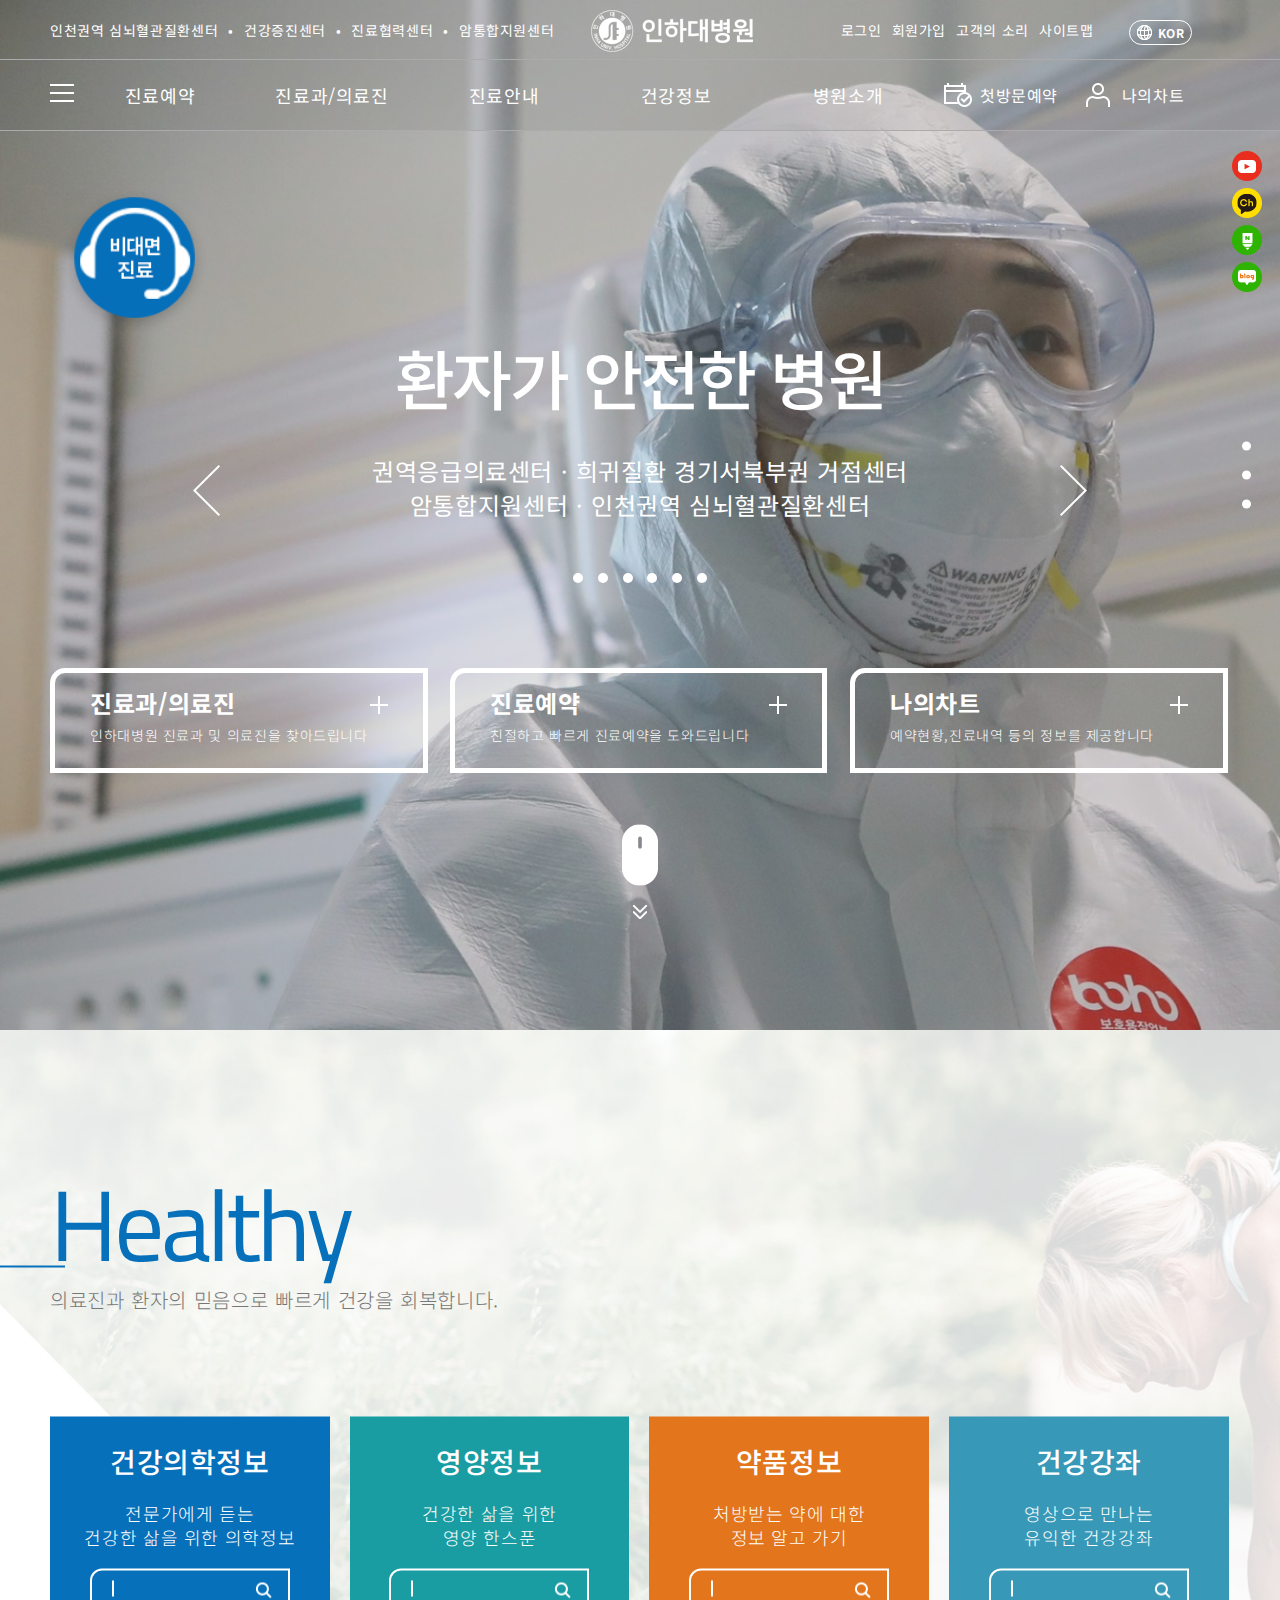
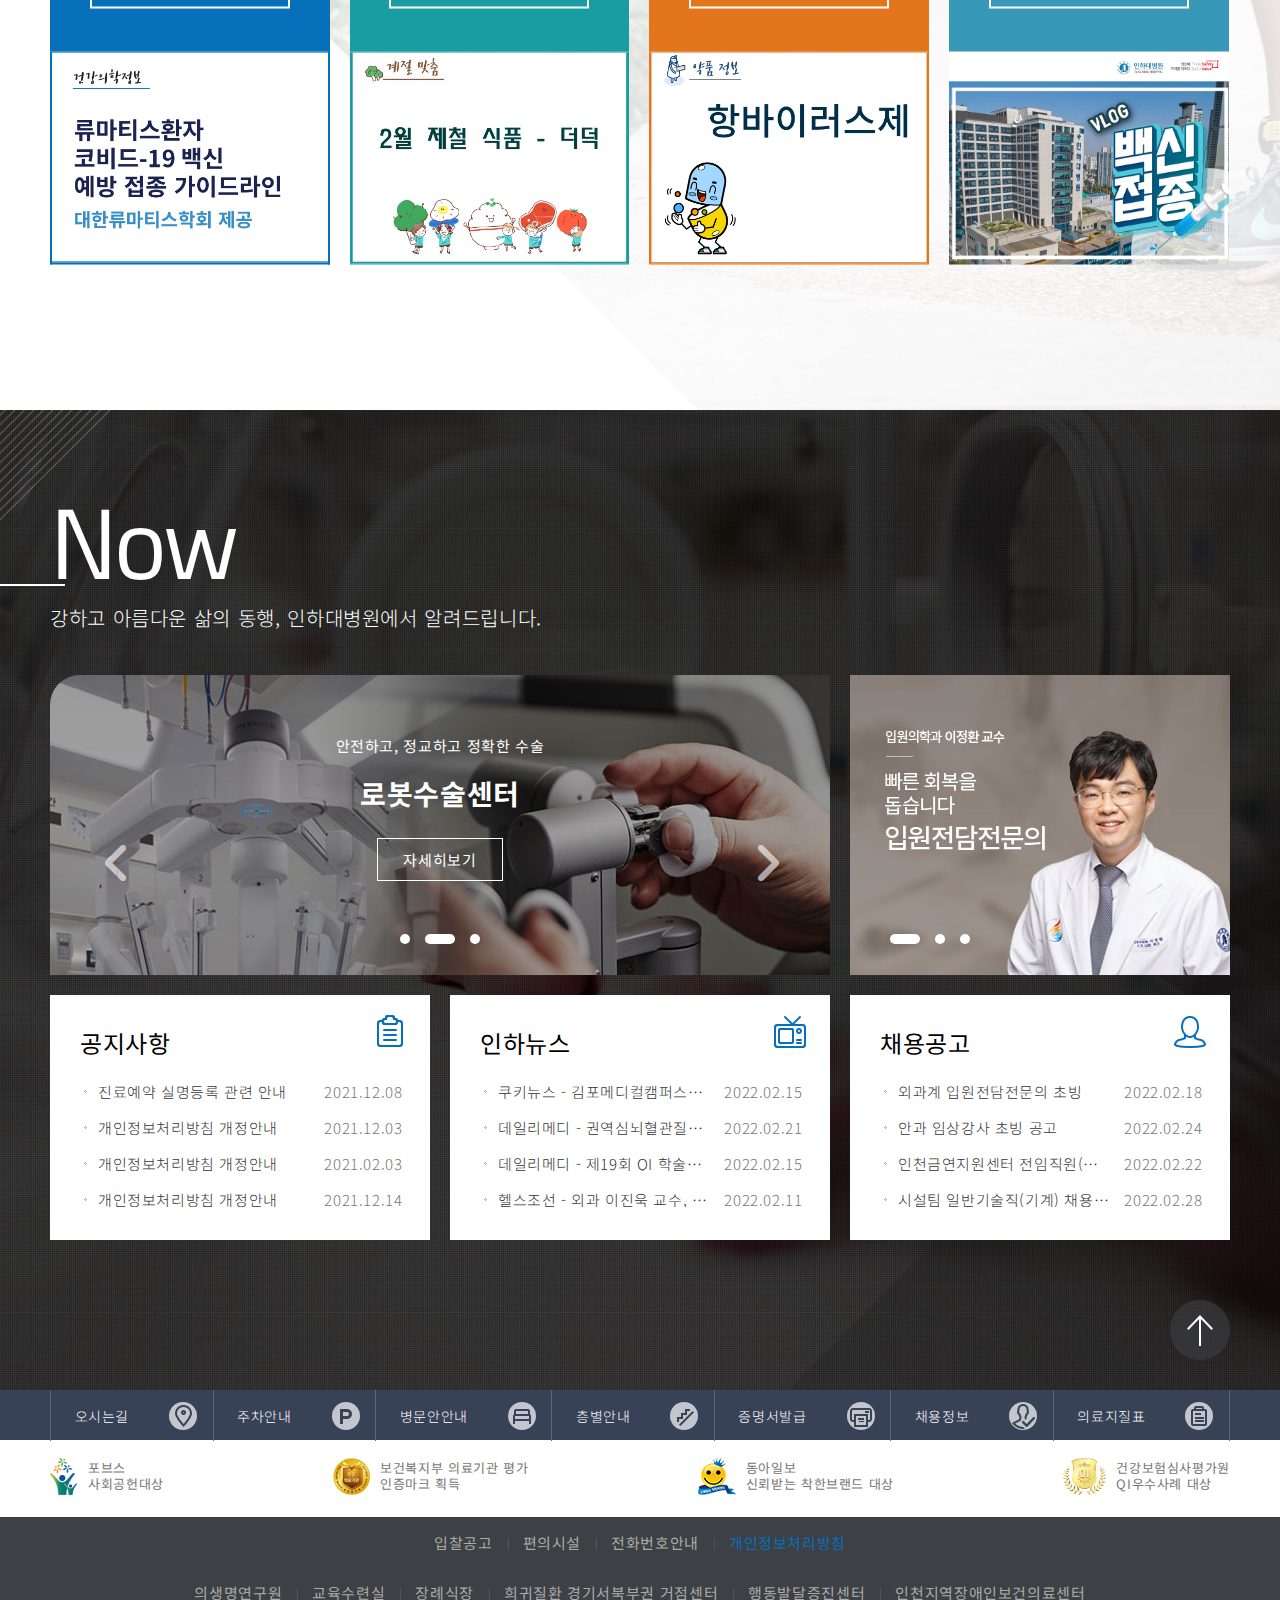
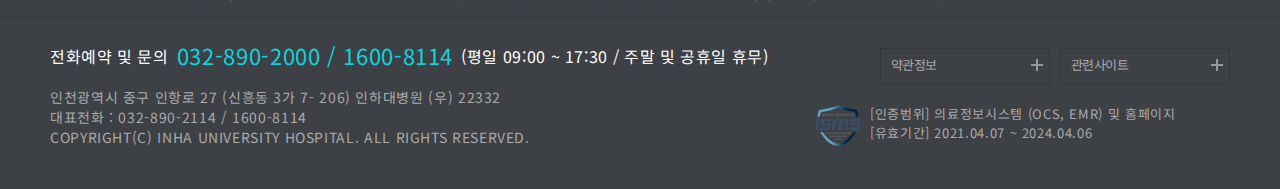
==== index.html @ e8625c51 "1st commit" ====
<!DOCTYPE html>
<html lang="ko">

<head>
	<meta charset="UTF-8">
	<meta http-equiv="X-UA-Compatible" content="IE=edge">
	<meta name="viewport" content="width=device-width, initial-scale=1.0">
	<link rel="shortcut icon" href="favicon/favicon.ico" type="image/x-icon">
	<link rel="apple-touch-icon" sizes="57x57" href="favicon/apple-icon-57x57.png">
	<link rel="apple-touch-icon" sizes="60x60" href="favicon/apple-icon-60x60.png">
	<link rel="apple-touch-icon" sizes="72x72" href="favicon/apple-icon-72x72.png">
	<link rel="apple-touch-icon" sizes="76x76" href="favicon/apple-icon-76x76.png">
	<link rel="apple-touch-icon" sizes="114x114" href="favicon/apple-icon-114x114.png">
	<link rel="apple-touch-icon" sizes="120x120" href="favicon/apple-icon-120x120.png">
	<link rel="apple-touch-icon" sizes="144x144" href="favicon/apple-icon-144x144.png">
	<link rel="apple-touch-icon" sizes="152x152" href="favicon/apple-icon-152x152.png">
	<link rel="apple-touch-icon" sizes="180x180" href="favicon/apple-icon-180x180.png">
	<link rel="icon" type="image/png" sizes="192x192" href="favicon/android-icon-192x192.png">
	<link rel="icon" type="image/png" sizes="32x32" href="favicon/favicon-32x32.png">
	<link rel="icon" type="image/png" sizes="96x96" href="favicon/favicon-96x96.png">
	<link rel="icon" type="image/png" sizes="16x16" href="favicon/favicon-16x16.png">
	<link rel="manifest" href="favicon/manifest.json">
	<meta name="msapplication-TileColor" content="#ffffff">
	<meta name="msapplication-TileImage" content="/ms-icon-144x144.png">
	<meta name="theme-color" content="#ffffff">
	<title>인하대병원</title>
	<link rel="stylesheet" href="https://cdnjs.cloudflare.com/ajax/libs/font-awesome/6.0.0/css/all.min.css"
		integrity="sha512-9usAa10IRO0HhonpyAIVpjrylPvoDwiPUiKdWk5t3PyolY1cOd4DSE0Ga+ri4AuTroPR5aQvXU9xC6qOPnzFeg=="
		crossorigin="anonymous" referrerpolicy="no-referrer" />
	<link rel="stylesheet" href="css/reset.css">
	<link rel="stylesheet" href="css/style.css">
	<link rel="stylesheet" href="css/main.css">
</head>

<body>
	<div id="skip">
		<a href="#gnb" rel="bookmark">전체메뉴 바로가기</a>
		<a href="#key_visual" rel="bookmark">인하대병원소개 바로가기</a>
		<a href="#search_dept" rel="bookmark">진료과/의료진 찾기 바로가기</a>
		<a href="#reserve" rel="bookmark">진료예약 바로가기</a>
		<a href="#chart" rel="bookmark">나의차트 바로가기</a>
		<a href="#healthy" rel="bookmark">컨텐츠 <span lang="en">healthy</span> 바로가기</a>
		<a href="#now" rel="bookmark">컨텐츠 <span lang="en">now</span> 바로가기 </a>
		<a href="#footer" rel="bookmark">인하대병원 연락정보 바로가기</a>
	</div>
	<!-- //#skip -->
	<!-- header -->
	<header>
		<!-- gnb -->
		<div id="gnb">
			<div id="gnb_top">
				<div class="m_width cf">
					<ul class="top_left fl">
						<li class="fl"><a href="./sub_pages/notice.html">인천권역 심뇌혈관질환센터</a></li>
						<li class="fl"><a href="./sub_pages/notice.html">건강증진센터</a></li>
						<li class="fl"><a href="./sub_pages/notice.html">진료협력센터</a></li>
						<li class="fl"><a href="./sub_pages/notice.html">암통합지원센터</a></li>
					</ul>
					<h1 class="logo fl"><a href="index.html"><img src="images/logo_main.png" alt="인하대병원 로고"
								width="182"></a></h1>
					<ul class="top_right fr">
						<li class="fl"><a href="./sub_pages/notice.html">로그인</a></li>
						<li class="fl"><a href="./sub_pages/notice.html">회원가입</a></li>
						<li class="fl"><a href="./sub_pages/notice.html">고객의 소리</a></li>
						<li class="fl"><a href="./sub_pages/notice.html">사이트맵</a></li>
						<li class="fr lang">
							<a href="#">KOR</a>
							<ul>
								<li><a href="#" target="blank" title="새창으로 열림">ENG</a></li>
								<li><a href="#" target="blank" title="새창으로 열림">中國語</a></li>
								<li><a href="#" target="blank" title="새창으로 열림">русский</a></li>
							</ul>
						</li>
					</ul>
				</div>
				<!-- //.m_width -->
			</div>
			<!-- //#gnb_top -->
			<div id="gnb_nav">
				<div class="width100">
					<div class="banner_btm">
						<div class="m_width cf">
							<div class="banner_info1 fl">
								최상의 진료, 연구, 교육을 통해
								<br>
								고객신뢰 . 첨단의술 . 내부화합을 실천합니다.
							</div>
							<div class="banner_info2 fl">
								<ul class="info2">
									<li class="trust fl">Trust</li>
									<li class="tech fl">Technology</li>
									<li class="team fl">Teamwork</li>

								</ul>
							</div>
							<div class="banner_info3 fl">
								<ul class="info3">
									<li><span>대표전화</span>032-890-2114</li>
									<li><span>진료예약</span>032-890-2000</li>
									<li><span>암환자빠른예약</span>032-890-3600</li>
								</ul>
							</div>
						</div>
					</div>
				</div>
				<!-- //.width100 -->
				<div class="m_width cf">
					<button class="fl open_menu"></button>
					<ul class="gnb fl">
						<li class="fl tit">
							<a href="./sub_pages/notice.html">진료예약</a>
							<div class="depth2_wrap">
								<ul class="depth2">
									<li><a href="./sub_pages/notice.html">회원예약</a></li>
									<li><a href="./sub_pages/notice.html">비회원예약</a></li>
									<li><a href="./sub_pages/notice.html">비회원예약조회</a></li>
								</ul>
							</div>
						</li>
						<li class="fl tit">
							<a href="./sub_pages/notice.html">진료과/의료진</a>
							<div class="depth2_wrap">
								<ul class="depth2">
									<li><a href="./sub_pages/notice.html">진료과 및 의료진</a>
										<ul class="depth3">
											<li><a href="./sub_pages/notice.html">진료과</a></li>
											<li><a href="./sub_pages/notice.html">의료진</a></li>
										</ul>
									</li>
									<li><a href="./sub_pages/notice.html">전문센터</a></li>
									<li><a href="./sub_pages/notice.html">전문클리닉</a></li>
									<li><a href="./sub_pages/notice.html">지원부서</a></li>
								</ul>
							</div>
						</li>
						<li class="fl tit">
							<a href="./sub_pages/notice.html">진료안내</a>
							<div class="depth2_wrap">
								<ul class="depth2">
									<li><a href="./sub_pages/notice.html">진료예약안내</a></li>
									<li><a href="./sub_pages/notice.html">외래진료안내</a></li>
									<li><a href="./sub_pages/notice.html">입원진료안내</a></li>
									<li><a href="./sub_pages/notice.html">응급진료안내</a></li>
									<li><a href="./sub_pages/notice.html">가정간호안내</a></li>
									<li><a href="./sub_pages/notice.html">증명서발급안내</a></li>
									<li><a href="./sub_pages/notice.html">비급여진료비용조회</a></li>
								</ul>
							</div>
						</li>
						<li class="fl tit">
							<a href="./sub_pages/notice.html">건강정보</a>
							<div class="depth2_wrap">
								<ul class="depth2">
									<li><a href="./sub_pages/notice.html">건강의학정보</a></li>
									<li><a href="./sub_pages/notice.html">영양정보</a></li>
									<li><a href="./sub_pages/notice.html">약품정보</a></li>
									<li><a href="./sub_pages/notice.html">건강강좌</a></li>
									<li><a href="./sub_pages/notice.html">자주하는 질문</a></li>
									<li><a href="./sub_pages/notice.html">인하웹진(ON)</a></li>
									<li><a href="./sub_pages/notice.html">의료질지표</a></li>
								</ul>
							</div>
						</li>
						<li class="fl tit">
							<a href="./sub_pages/notice.html">병원소개</a>
							<div class="depth2_wrap">
								<ul class="depth2 last">
									<li><a href="./sub_pages/notice.html">의료원장인사말</a></li>
									<li><a href="./sub_pages/notice.html">병원설립이념</a></li>
									<li><a href="./sub_pages/notice.html">미션&비전</a></li>
									<li><a href="./sub_pages/notice.html">연혁</a></li>
									<li><a href="./sub_pages/notice.html">윤리경영</a>
										<ul class="depth3">
											<li><a href="./sub_pages/notice.html">윤리경영 추진전략</a></li>
											<li><a href="./sub_pages/notice.html">윤리강령</a></li>
											<li><a href="./sub_pages/notice.html">윤리실천지침</a></li>
											<li><a href="./sub_pages/notice.html">우리의 다짐</a></li>
											<li><a href="./sub_pages/notice.html">윤리실천 GUIDE</a></li>
											<li><a href="./sub_pages/notice.html">신고제도</a></li>
											<li><a href="./sub_pages/notice.html">사이버 클린센터</a></li>
										</ul>
									</li>
									<li><a href="./sub_pages/notice.html">병원현황</a></li>
									<li><a href="./sub_pages/notice.html">병원발전기금</a></li>
									<li><a href="./sub_pages/notice.html">사회공헌</a></li>
									<li><a href="./sub_pages/notice.html">친절교직원</a></li>
									<li><a href="./sub_pages/notice.html">공지사항</a></li>
									<li><a href="./sub_pages/notice.html">인하뉴스</a></li>
									<li><a href="./sub_pages/notice.html">채용공고</a>
										<ul class="depth3">
											<li><a href="./sub_pages/notice.html">채용공고</a></li>
											<li><a href="./sub_pages/notice.html">채용공지</a></li>
											<li><a href="./sub_pages/notice.html">합격자 발표</a></li>
										</ul>
									</li>
								</ul>
							</div>
						</li>
					</ul>
					<div class="quickbtn fl">
						<div class="cf">
							<input class="fl" type="radio" id="reserve" name="tabs">
							<label class="reserve fl" for="reserve">첫방문예약</label>
							<input class="fl" type="radio" id="mychart" name="tabs">
							<label class="mychart fr" for="mychart">나의차트</label>
						</div>
						<div class="btnbanner">
							<div id="gnb_quickform">
								<p>첫방문 예약은 처음 방문하시는 고객의 펴의를
									<br>
									위한 진료 예약 서비스 입니다.
									<br>
									평일 8:30 ~ 16:00
									<br>
									(토, 일, 공휴일 제외)
								</p>
								<div class="input_num">
									<label>
										<input type="text" id="phone1" name="phone1" maxlength="3" title="" value="010"
											class="phone_no">
									</label>
									<span class="input_txt">-</span>
									<label>
										<input type="text" id="phone2" name="phone2" maxlength="4" title=""
											class="phone_no">
									</label>
									<span class="input_txt">-</span>
									<label>
										<input type="text" id="phone3" name="phone3" maxlength="4" title=""
											class="phone_no">
									</label>
								</div>
								<div class="form_info">
									<p>※ 간편예약 신청 시 개인정보 수집·이용 동의함
										<br />
										- 개인정보 수집 이용 목적 : 간편예약 서비스 제공
										<br />
										- 개인정보 수집 항목 : 성명(전화상담 시), 연락처
										<br>
										<span class="t_yellow">- 개인정보 보유 및 이용 기간 : 3개월</span>
										<br>
										- 개인정보 수집이용 거부가능 단, 서비스 제공 불가
									</p>
									<button type="button" onclick="">예약신청</button>
								</div>
							</div>
						</div>
					</div>
					<!-- 					<div class="banner_btm">
						<div class="m_width cf">
							<div class="banner_info1 fl">
								최상의 진료, 연구, 교육을 통해
								<br>
								고객신뢰 . 첨단의술 . 내부화합을 실천합니다.
							</div>
							<div class="banner_info2 fl">
								<ul class="info2">
									<li class="trust fl">Trust</li>
									<li class="tech fl">Technology</li>
									<li class="team fl">Teamwork</li>

								</ul>
							</div>
							<div class="banner_info3 fl">
								<ul class="info3">
									<li><span>대표전화</span>032-890-2114</li>
									<li><span>진료예약</span>032-890-2000</li>
									<li><span>암환자빠른예약</span>032-890-3600</li>
								</ul>
							</div>
						</div>
					</div>
 -->
				</div>
				<!-- //.m_width  -->
			</div>
			<!-- //#gnb_nav -->
		</div>
		<!-- //#gnb -->
		<!-- online consult wrap -->
		<div class="online_consult_wrap">
			<a href="./sub_pages/notice.html" target="blank"><img src="images/img_sns.png" alt="비대면 진료 바로가기 메뉴"></a>
			<div class="tooltip">
				<ul>
					<li class="tip1"><a href="./sub_pages/notice.html">재외국민 의료상담</a></li>
					<li class="tip2"><a href="./sub_pages/notice.html">내국민 비대면 진료</a></li>
				</ul>
			</div>
		</div>
		<!-- //.online consult wrap -->
		<!-- sns wrap -->
		<div class="sns_wrap">
			<div class="sns_icon"></div>
			<div class="sns_link">
				<p class="sns_txt">다양한 온라인 채널을 만나보세요</p>
				<ul>
					<li class="sns1"><a href="./sub_pages/notice.html" title="인하대학병원 유튜브채널 바로가기" target="blank"></a>
					</li>
					<li class="sns2"><a href="./sub_pages/notice.html" title="인하대학병원 카카오채널 바로가기" target="blank"></a>
					</li>
					<li class="sns3"><a href="./sub_pages/notice.html" title="인하대학병원 네이버포트 바로가기" target="blank"></a>
					</li>
					<li class="sns4"><a href="./sub_pages/notice.html" title="인하대학병원 블로그채널 바로가기" target="blank"></a>
					</li>
				</ul>
			</div>
		</div>
		<!-- //.sns_wrap -->
		<!-- nav_btn -->
		<div class="nav_btn">
			<a href="#key_visual">
				<span>MAIN</span>
			</a>
			<a href="#healthy">
				<span>HEALTHY</span>
			</a>
			<a href="#now">
				<span>NOW</span>
			</a>
		</div>
		<!-- //.nav_btn -->
		<!-- key_visual -->
		<div id="key_visual" class="kv">
			<!-- kv_bg -->
			<div class="kv_bg">
				<div class="slider">
					<input id=slide1 name="pager" type="radio" checked>
					<input id=slide2 name="pager" type="radio">
					<input id=slide3 name="pager" type="radio">
					<input id=slide4 name="pager" type="radio">
					<input id=slide5 name="pager" type="radio">
					<input id=slide6 name="pager" type="radio">

					<ul class="slider_list">
						<li class="slide1" id="bg1">
							<h2>환자가 안전한 병원</h2>
							<p>권역응급의료센터ㆍ희귀질환 경기서북부권 거점센터<br>
								암통합지원센터ㆍ인천권역 심뇌혈관질환센터
							</p>
						</li>
						<li class="slide2" id="bg2">
							<h2>안전을 위한 첨단의료</h2>
							<p>인하대병원은<br>
								첨단장비를 통해 정확한 진단을 합니다.
							</p>
						</li>
						<li class="slide3" id="bg3">
							<h2>미래를 위한 혁신의료</h2>
							<p>인하대병원<br>
								의생명연구원은 혁신의료를 선도합니다.
							</p>
						</li>
						<li class="slide4">
							<h2>환자를 위한 전문의료</h2>
							<p>인하대병원은<br>
								전문적인 의료진으로 구성되었습니다.
							</p>
						</li>
						<li class="slide5">
							<h2>로봇수술센터</h2>
							<p>인하대병원은<br>
								안전하고, 정교하며, 정확한 수술을 합니다.
							</p>
						</li>
						<li class="slide6">
							<h2>인천권역 심뇌혈관질환센터</h2>
							<p>24시간 365일<br>
								당신의 심장과 뇌를 지킵니다.
							</p>
						</li>
					</ul>
				</div>
				<div class="slider_control">
					<div class="m_width">
						<a class="prev" href="#">이전</a>
						<a class="next" href="#">다음</a>
					</div>
				</div>
				<div class="pager">
					<label for="slide1" class="dot1"></label>
					<label for="slide2" class="dot2"></label>
					<label for="slide3" class="dot3"></label>
					<label for="slide4" class="dot4"></label>
					<label for="slide5" class="dot5"></label>
					<label for="slide6" class="dot6"></label>
				</div>
			</div>
			<!-- //.kv_bg -->
			<!-- kv_service -->
			<div class="kv_service">
				<div class="m_width">
					<div class="main_service">
						<div class="m_width cf">
							<div class="dept">
								<h3 class="tit">진료과/의료진</h3>
								<p class="txt">인하대병원 진료과 및 의료진을 찾아드립니다</p>
								<label for="keyword" id="search_dept">
									<input type="text" id="keyword" placeholder="진료과 또는 의료진명 검색" name="keyword">
								</label>
								<button type="submit"></button>
							</div>
							<div id="reserve" class="res" tabindex="1">
								<h3 class="tit">진료예약</h3>
								<p class="txt">친절하고 빠르게 진료예약을 도와드립니다</p>
								<button type="button" onclick="">회원 예약</button>
								<button type="button" onclick="">비회원 예약</button>
							</div>
							<div id="chart" class="mychart">
								<h3 class="tit">나의차트</h3>
								<p class="txt">예약현황,진료내역 등의 정보를 제공합니다</p>
								<ul>
									<li><a href="./sub_pages/notice.html">예약정보 확인</a></li>
									<li><a href="./sub_pages/notice.html">진료내역 확인</a></li>
									<li><a href="./sub_pages/notice.html">즐겨찾기</a></li>
								</ul>
							</div>
						</div>
						<!-- //.m_width -->
					</div>
					<!-- //.main_service -->
				</div>
				<!-- //.m_width -->
			</div>
			<!-- //.kv_service -->
			<!-- mouse_scroll & mouse_arrow -->
			<div class="mouse_scroll"></div>
			<div class="mouse_arrow"></div>
			<!-- //.mouse_scroll -->
		</div>
		<!-- //#key_visual.kv -->
	</header>
	<!-- //header -->
	<!-- main  -->
	<section id="main" class="main_wrap">
		<div id="healthy">
			<div class="section_wrap">
				<div class="tit_wrap m_width">
					<h2 class="sec_tit">Healthy</h2>
					<p class="sec_txt">의료진과 환자의 믿음으로 빠르게 건강을 회복합니다.</p>
				</div>
				<div class="healthy_info cf">
					<div class="info_box fl">
						<div class="box_top">
							<a href="./sub_pages/notice.html"></a> <!-- https://www.inha.com/page/health-->
							<h3 class="tit">건강의학정보</h3>
							<p class="des">전문가에게 듣는
								<br>
								건강한 삶을 위한 의학정보
							</p>
							<div class="search_box">
								<label for="m_info">
									<input type="text" id="m_info">
								</label>
								<button type="submit"></button>
							</div>
						</div>
						<div class="box_bottom img1">
							<a href="./sub_pages/notice.html"></a>
						</div>
					</div>
					<div class="info_box fl">
						<div class="box_top">
							<a href="./sub_pages/notice.html"></a> <!-- https://www.inha.com/page/health/nutrition-->
							<h3 class="tit">영양정보</h3>
							<p class="des">건강한 삶을 위한
								<br>
								영양 한스푼
							</p>
							<div class="search_box">
								<label for="nutri">
									<input type="text" id="nutri">
								</label>
								<button type="submit"></button>
							</div>
						</div>
						<div class="box_bottom img2">
							<a href="./sub_pages/notice.html"></a>
						</div>
					</div>
					<div class="info_box fl">
						<div class="box_top">
							<a href="./sub_pages/notice.html"></a> <!-- https://www.inha.com/page/health/drug -->
							<h3 class="tit">약품정보</h3>
							<p class="des">처방받는 약에 대한
								<br>
								정보 알고 가기
							</p>
							<div class="search_box">
								<label for="med">
									<input type="text" id="med">
								</label>
								<button type="submit"></button>
							</div>
						</div>
						<div class="box_bottom img3">
							<a href="./sub_pages/notice.html"></a>
						</div>
					</div>
					<div class="info_box fl">
						<div class="box_top">
							<a href="./sub_pages/notice.html"></a> <!-- https://www.inha.com/page/health/checkup -->
							<h3 class="tit">건강강좌</h3>
							<p class="des">영상으로 만나는
								<br>
								유익한 건강강좌
							</p>
							<div class="search_box">
								<label for="lecture">
									<input type="text" id="lecture">
								</label>
								<button type="submit"></button>
							</div>
						</div>
						<div class="box_bottom img4">
							<a href="./sub_pages/notice.html"></a>
						</div>
					</div>
				</div>
			</div>
		</div>
		<!-- //.section.healthy -->
		<div id="now" class="section now">
			<div class="section_wrap">
				<div class="tit_wrap m_width">
					<h2 class="sec_tit">Now</h2>
					<p class="sec_txt">강하고 아름다운 삶의 동행, 인하대병원에서 알려드립니다.</p>
				</div>
				<div class="showcase">
					<div class="slider1 fl">
						<u class="slider_list1">
							<li class="new1">
								<p>환자 중심의 전인적인 의료서비스</p>
								<h3 class="newtit">암통합지원센터</h3>
								<a class="more" href="./sub_pages/notice.html">자세히보기</a>
							</li>
							<li class="new2">
								<p>안전하고, 정교하고 정확한 수술</p>
								<h3 class="newtit">로봇수술센터</h3>
								<a class="more" href="./sub_pages/notice.html">자세히보기</a>
							</li>
							<li class="new3">
								<p>정밀 유전자 검사를 통한 진단과 치료</p>
								<h3 class="newtit">희귀질환 경기서북부권 거점센터</h3>
								<a class="more" href="./sub_pages/notice.html">자세히보기</a>
							</li>
						</u>
						<div class="control">
							<a href="./sub_pages/notice.html" class="prev"><i class="fa-solid fa-angle-left"></i></a>
							<a href="./sub_pages/notice.html" class="next"><i class="fa-solid fa-angle-right"></i></a>
						</div>
						<div class="pager">
							<div class="dot"></div>
							<div class="dot active"></div>
							<div class="dot"></div>
						</div>
					</div>
					<div class="slider2 fl">
						<ul class="slider_list2">
							<li class="now1"></li>
							<li class="now2"></li>
							<li class="now3"></li>
						</ul>
						<div class="pager">
							<div class="dot active"></div>
							<div class="dot"></div>
							<div class="dot"></div>
						</div>
					</div>
				</div>
				<!-- //.showcase -->
				<div class="info_board cf">
					<div class="board notice fl">
						<h3 class="tit">공지사항</h3>
						<a href="./sub_pages/notice.html" class="icon"></a>
						<ul>
							<li><a href="./sub_pages/notice.html" class="article">진료예약 실명등록 관련 안내</a><span
									class="date fr">2021.12.08</span>
							</li>
							<li><a href="./sub_pages/notice.html" class="article">개인정보처리방침 개정안내</a><span
									class="date fr">2021.12.03</span>
							</li>
							<li><a href="./sub_pages/notice.html" class="article">개인정보처리방침 개정안내</a><span
									class="date fr">2021.02.03</span>
							</li>
							<li><a href="./sub_pages/notice.html" class="article">개인정보처리방침 개정안내</a><span
									class="date fr">2021.12.14</span>
							</li>
						</ul>
					</div>
					<div class="board news fl">
						<h3 class="tit">인하뉴스</h3>
						<a href="./sub_pages/notice.html" class="icon"></a>
						<ul>
							<li><a href="./sub_pages/notice.html" class="article">
									쿠키뉴스 - 김포메디컬캠퍼스조성사업 MOA 체결</a><span class="date fr">2022.02.15</span></li>
							<li><a href="./sub_pages/notice.html" class="article">
									데일리메디 - 권역심뇌혈관질환센터, 노인복지관 심뇌혈관 예방교육 협업</a><span class="date fr">2022.02.21</span>
							</li>
							<li><a href="./sub_pages/notice.html" class="article">
									데일리메디 - 제19회 QI 학술대회 개최</a><span class="date fr">2022.02.15</span></li>
							<li><a href="./sub_pages/notice.html" class="article">
									헬스조선 - 외과 이진욱 교수, 인천 최초 로봇 갑상선 수술 700례 돌파</a><span class="date fr">2022.02.11</span>
							</li>
						</ul>
					</div>
					<div class="board hire fl">
						<h3 class="tit">채용공고</h3>
						<a href="./sub_pages/notice.html" class="icon"></a>
						<ul>
							<li class=""><a href="./sub_pages/notice.html" class="article cf">외과계 입원전담전문의 초빙</a><span
									class="date fr">2022.02.18</span></li>
							<li><a href="./sub_pages/notice.html" class="article cf">안과 임상강사 초빙 공고</a><span
									class="date fr">2022.02.24</span>
							</li>
							<li><a href="./sub_pages/notice.html" class="article cf">인천금연지원센터 전임직원(계약직) 채용</a><span
									class="date fr">2022.02.22</span></li>
							<li><a href="./sub_pages/notice.html" class="article cf">시설팀 일반기술직(기계) 채용공고</a><span
									class="date fr">2022.02.28</span></li>
						</ul>
					</div>
				</div>
				<!-- //.info board -->
			</div>
		</div>
		<!-- //.section.now -->
	</section>
	<!-- //#main.main_wrap -->
	<!-- footer -->
	<footer id="footer">
		<div class="q_link_wrap">
			<div class="quick_link">
				<a class="top_btn" href="#key_visual"></a>
				<ul class="m_width">
					<li><a href="./sub_pages/notice.html">오시는길</a></li>
					<li><a href="./sub_pages/notice.html">주차안내</a></li>
					<li><a href="./sub_pages/notice.html">병문안안내</a></li>
					<li><a href="./sub_pages/notice.html">층별안내</a></li>
					<li><a href="./sub_pages/notice.html">증명서발급</a></li>
					<li><a href="./sub_pages/notice.html">채용정보</a></li>
					<li><a href="./sub_pages/notice.html">의료지질표</a></li>
				</ul>
			</div>
		</div>
		<div class="f_banner_wrap">
			<ul class="cert_list">
				<li class="cert1"><span>포브스<br>사회공헌대상</span></li>
				<li class="cert2"><span>보건복지부 의료기관 평가<br>인증마크 획득</span></li>
				<li class="cert3"><span>동아일보<br>신뢰받는 착한브랜드 대상</span></li>
				<li class="cert4"><span>건강보험심사평가원<br>QI우수사례 대상</span></li>
			</ul>
		</div>
		<div class="supportlink_wrap">
			<ul class="supportlink">
				<li><a href="./sub_pages/notice.html" target="_blank">입찰공고</a></li>
				<li><a href="./sub_pages/notice.html" target="_blank">편의시설</a></li>
				<li><a href="./sub_pages/notice.html" target="_blank">전화번호안내</a></li>
				<li><a class="accent" href="./sub_pages/notice.html">개인정보처리방침</a></li>
			</ul>
			<ul class="supportlink">
				<li><a href="./sub_pages/notice.html" target="_blank">의생명연구원</a></li>
				<li><a href="./sub_pages/notice.html" target="_blank">교육수련실</a></li>
				<li><a href="./sub_pages/notice.html" target="_blank">장례식장</a></li>
				<li><a href="./sub_pages/notice.html" target="_blank">희귀질환 경기서북부권 거점센터</a></li>
				<li><a href="./sub_pages/notice.html" target="_blank">행동발달증진센터</a></li>
				<li><a href="./sub_pages/notice.html" target="_blank">인천지역장애인보건의료센터</a></li>
			</ul>
		</div>
		<div class="copyright_wrap">
			<div class="copyright m_width">
				<ul class="contact_list">
					<li class="contact">전화예약 및 문의<span class="num">032-890-2000 / 1600-8114</span>(평일 09:00 ~ 17:30 / 주말
						및 공휴일 휴무)</li>
					<li>인천광역시 중구 인항로 27 (신흥동 3가 7- 206) 인하대병원 (우) 22332</li>
					<li>대표전화 : 032-890-2114 / 1600-8114</li>
					<li>COPYRIGHT(C) INHA UNIVERSITY HOSPITAL. ALL RIGHTS RESERVED.</li>
				</ul>
				<div class="legal_list">
					<div class="link_btn">
						<div class="legal_info">약관정보
							<ul>
								<li><a href="./sub_pages/notice.html">환자의권리와의무</a></li>
								<li><a href="./sub_pages/notice.html">이메일무단수집거부</a></li>
								<li><a href="./sub_pages/notice.html">이용약관</a></li>
							</ul>
						</div>
						<div class="relation_info">관련사이트
							<ul>
								<li><a href="./sub_pages/notice.html">(주)대한항공</a></li>
								<li><a href="./sub_pages/notice.html">(주)한진</a></li>
								<li><a href="./sub_pages/notice.html">인하대학교</a></li>
								<li><a href="./sub_pages/notice.html">인천지역암등록본부</a></li>
								<li><a href="./sub_pages/notice.html">인천중구정신건강 복지센터</a></li>
							</ul>
						</div>
					</div>
					<div class="legal_cert">
						<ul>
							<li>[인증범위] 의료정보시스템 (OCS, EMR) 및 홈페이지 </li>
							<li>[유효기간] 2021.04.07 ~ 2024.04.06</li>
						</ul>
					</div>
				</div>
			</div>
		</div>
	</footer>
	<!-- //#footer -->
</body>

</html>
---- css/style.css ----
@charset "UTF-8";
@import url('https://fonts.googleapis.com/css2?family=Noto+Sans+KR:wght@100;300;400;500&display=swap');
/* font-family: 'Noto Sans KR', sans-serif; */

ul {
	list-style: none;
}
a img {
	border: none;
}


/* skip navigation */
#skip {
	position: relative;
}
#skip a{
	position: absolute;
	left: 0;
	top: -200px;
	color: #fff;
	border: 1px solid #fff;
	outline: none;
	background: #333;
	line-height: 30px;
	width: 300px;
	text-align: center;
	z-index: 999;
}
#skip a:active, #skip a:focus {
	top: 0;
}


/* basic */
html,body {
	font-family: 'Noto Sans KR', sans-serif;
	letter-spacing: 0.04em;
}
header {
	font-family: 'Noto Sans KR',sans-serif;
	font-weight: 300;
	font-size: 14px;
	width: 100%;
	height: 1030px;
	position: relative;
}
#gnb {
	width: 100%;
	position: relative;
	height: 131px;
	background:rgba(0, 0, 0, 0.05);
	z-index: 9999;
}
#gnb_top {
	width: 100%;
	margin: auto;
	height: 60px;
	border-bottom: 1px solid #ababab;
	position: absolute;
	z-index: 9999;
}
.m_width {
	width: 100%;
	max-width: 1180px;
	margin: auto;
}
.cf {
	content: '';
	display: block;
	clear: both;
}
.fl {
	float: left;
}
.fr {
	float: right;
}
ul, li {
	list-style: none;
}
a {
	text-decoration: none;
	color: #ffffff;
}
button, [type="button"] {
	border: none;
	cursor: pointer;
}


/* header-top */
#gnb_top li a {
	font-weight: 400;
	line-height: 60px;
	margin-right: 10px;
	font-size: 14px;
	color: #ffffff;
}
#gnb_top .top_left {
	width: 45%;
}
#gnb_top .top_left a:first-of-type::after{
	content: '•';
	padding-left: 10px;
}
#gnb_top .top_left li:last-of-type a::after{
	content: '';
	padding-left: 10px;
}
h1 {
	width: 182px;
	height: 42px;
	margin-top: 10px;;
}
#gnb_top .top_right {
	width: 33%;
}
#gnb_top .top_right .lang {
	padding: 20px 0;
}
#gnb_top .top_right .lang a{
	min-width: 62px;
	height: 26px;
	overflow: hidden;
	line-height: 2.1;
	border: 1px solid #fff;
	border-radius: 30px;
	padding: 3px 7px;
	font-size: 12px;
	font-weight: bold;
}
#gnb_top .top_right .lang a::before {
	content: '';
	display: inline-block;
	width: 15px;
	height: 15px;
	line-height: 26px;
	background: url(../images/icon_main.png) no-repeat;
	background-position: 0px 0px;
	margin: 0px 6px 0 0;
	position: relative;
	top: 2px;
}
#gnb_top .lang ul {
	width: 100%;
	height: 0;
	display: block;
	overflow: hidden;
	/* doesn't function- JS later */
}
#gnb_top .top_right .lang a:hover #gnb_top .top_right .lang ul {
	display: block;
	height: auto;
	/* doesn't function - JS later */
}

/* header-gnb nav */
#gnb_nav {
	width: 100%;
	height: 71px;
	border-bottom: 1px solid #ababab;
	position: relative;
	top: 60px;
}
#gnb_nav:hover::before{ 
	content: '';
	display: block;
	width: 100%;
	height: 1px;
	background-color: rgba(210, 212, 215, .5);
	position: absolute;
	top: 71px;
	z-index: 9;
}
#gnb_nav .width100{ 
	display: block;
	top: 0px;
	width: 100% ;
	height: 0;
	overflow: hidden;
	background: #ffffff;
	position: absolute;
	display: hidden;
	transition: all .3s ease-in;
}
#gnb_nav:hover .width100{ 
	display: block;
	height: 650px;
}
button.open_menu {
	width: 24px;
	height: 18px;
	background: url(../images/icon_main.png)-60px 14px no-repeat;
	margin-top: 10px;
	padding: 25px 0;
}
#gnb_nav:hover button.open_menu{
	width: 24px;
	height: 18px;
	background: url(../images/icon_header.png)0px -155px no-repeat;
	margin-top: 10px;
	padding: 25px 0;
	position: relative;
	z-index: 99;
}
#gnb_nav .gnb {
	position: relative;
	height: 71px;
	overflow: hidden;	
	z-index: 99;
}
#gnb_nav:hover .gnb, 
#gnb_nav .gnb:hover {
	overflow: visible;
}
#gnb_nav li.tit {
	width: 172px;
	line-height: 70px;
	text-align: center;
}
#gnb_nav li.tit>a {
	font-size: 18px;
	font-weight: 400;
	border-bottom: 3px solid transparent;
	display: block;
}
#gnb_nav li.tit>a:hover::after {
	content: '';
	display: block;
	width: 172px;
	height: 4px;
	background-color: #0077bb;
	position: absolute;
	top: 67px;
}
#gnb_nav:hover .tit>a {
	color: #333;
}
.quickbtn {
	text-align: center;
	width: 268px;
}
#gnb_nav:hover .quickbtn {
	background: linear-gradient(135deg, #0770bb 0%,#0770bb 31%,#199da3 100%);
	height: 487px;
	position: relative;
	z-index: 99;
}
#gnb_nav .quickbtn>div.cf label {
	width: 50%;
	color: #fff;
	height: 71px;
	line-height: 71px;
	display: inline-block;
}
#gnb_nav:hover label.mychart {
	background: #199da3;
} 
#gnb_nav .quickbtn label {
	height: 71px;
	text-align: center;
	font-weight: 400;
	font-size: 16px;
	vertical-align: middle;
}
#gnb_nav .quickbtn>div.cf label:hover {
	cursor: pointer;
}
#gnb_nav .quickbtn>div input[type="radio"] {
	opacity: 0;
	position: absolute;
	z-index: 99;
}
#gnb_nav .quickbtn>div input:checked + .btnbanner {
	display: block;
}
#gnb_nav .quickbtn label.reserve::before {
	content: '';
	display: inline-block;
	width: 28px;
	height: 24px;
	background: url(../images/icon_main.png) no-repeat;
	background-position: -30px -120px;
	margin-right: 8px;
	position: relative;
	top: 5px;
}
#gnb_nav .quickbtn>div input:checked 
#gnb_nav .quickbtn label.mychart {
	background: #199da3;
}
#gnb_nav .quickbtn label.mychart::before {
	content: '';
	display: inline-block;
	width: 28px;
	height: 24px;
	background: url(../images/icon_main.png) no-repeat;
	background-position: 0px -120px;
	margin-right: 8px;
	position: relative;
	top: 5px;
}
/* gnb - depth2 */
.gnb li .depth2_wrap {
	width: 172px;
	height: 0;
	position: absolute;
	border-right: 1px solid transparent;
	
}
#gnb_nav:hover .depth2_wrap {
	height: 415px;
	border-right: 1px solid #d2d4d7;
}
.gnb li .depth2 {
	height: 0;
	padding-top: 30px;
}
.gnb li .depth2 li {
	width: 172px;
	line-height: 32px;
	padding-left: 25px;
	text-align: left;
	display: block;
}
.gnb li .depth2 li:hover {
	background: #0077bb;
}
.gnb li .depth2 a {
	color: #ababab;
	font-size: 16px;
	display: block;
}
.gnb li .depth2 li:hover a {
	color: #fff;
	font-weight: 500;
}

/* gnb - depth3 */
.gnb .depth3{
	width: 102%;
	height: 100%;
	padding: 30px 0;
	background: #0077bb;
	position: absolute;
	right: -172px;
	top: -1px;
	display: none;
	z-index: 9;
}
.gnb .depth2.last li:nth-child(5) .depth3,
.gnb .depth2.last li:nth-child(12) .depth3{
	right: 170px;
}
.gnb li .depth2 li:first-child:hover .depth3,
.gnb li .depth2 li:nth-child(5):hover .depth3,
.gnb li .depth2 li:last-child:hover .depth3 {
	display: block;
}
.gnb li .depth2 .depth3 li a {
	color: #fff;
	font-weight: 500;
	border-bottom: 1px solid transparent;
}
.gnb li .depth2 .depth3 li a:hover {
	border-bottom: 1px solid #fff;
	width: fit-content;
}

/* gnb - quick form */
.btnbanner {
	width: 268px;
	position: absolute;
	z-index: 999;
	display: none;
}
#gnb_nav:hover .btnbanner {
	display: block;
}
#gnb_quickform {
	width: 268px;
	height: 415px;
	display: block;
	margin-top: 10px;
	text-align: center;
	position: absolute;
	top: 76px;
	z-index: 9999;
}
#gnb_quickform::before{
	content: '';
	display: block;
	width: 95px;
	height: 95px;
	border-radius: 50%;
	background: #fff url(../images/icon_header.png) no-repeat 0 -300px ;
	position: relative;
	left: 34%;
	z-index: 9999;
}
#gnb_quickform p {
	color: #fff;
	font-size: 12px;
	font-weight: 300;
	line-height: 18px;
	padding-top: 1.1em;
	padding-bottom: .5em;
}
#gnb_quickform input[type="text"]{
	width: 62px;
	height: 40px;
	padding: 0 15px;
	border: none;
	outline: none;
	background: #fff;
	color: #ababab;
	font-size: 14px;
}
#gnb_quickform span {
	color: #fff;
	font-size: 16px;
}
#gnb_quickform .form_info>p{
	font-size: 10px;
	padding-top: 12px;
	padding-bottom: 14px;
}
#gnb_quickform span.t_yellow {
	color: yellow;
	font-weight: bold;
	font-size: 14px;
}
#gnb_quickform .form_info button {
	width: 268px;
	height: 56px;
	background: #199da3;
}
.quickbtn button{
	color: #ffffff;
	height: 72px;
	border:none;
	font-size: 16px;
	font-family: 'NotoKrM', sans-serif;
	font-weight: bold;
	background: none;
	padding: 20px 15px;
}

/* gnb banner bottom */
.banner_btm {
	width: 100vw;
	height: 0;
	overflow: hidden;
	position: absolute;
	left: 0;
	top: 487px;
	border-top: 1px solid transparent;
	color: #000;
	font-size: 22px;
	font-weight: 400;
	/* transition: all .5s ease-in ; */
}
#gnb_nav:hover .banner_btm {
	height: 162px;
	background: #eef5fb;
	border-top: 1px solid #e8e8e8;
}
.banner_btm .m_width {
	padding-top: 38px;
}
.banner_btm .banner_info1 {
	width: 35%;
	line-height: 37px;
	letter-spacing: -.07em;
	padding-right: 28px;
	margin-top: 4px;
}
.banner_btm .banner_info2 {
	margin-left: 50px;
	color: #777777;
	font-size: 16px;
}
.banner_btm .banner_info2 li {
	display: inline-block;
	width: 140px;
	height: 87px;
	margin-right: 0px;
	text-align: left;
}
.banner_btm .banner_info2 .trust {
	margin-left: 10px;
}
.banner_btm .banner_info2 .trust::before{
	content: '';
	display: block;
	width: 64px;
	height: 65px;
	background: url(../images/icon_header.png)no-repeat -180px 0px;
	position: relative;
	left: -15px;
	margin-bottom: 5px;
}
.banner_btm .banner_info2 .trust::after {
	content: '';
	display: inline-block;
	width: 8px;
	height: 8px;
	border-radius: 50%;
	background: #cbcdd2;
	position: relative;
	top:-75%;
	left: -40%;
	margin-right: 100px;
}
.banner_btm .banner_info2 .tech {
	width: 150px;
}
.banner_btm .banner_info2 .tech::before{
	content: '';
	display: block;
	width: 64px;
	height: 65px;
	background: url(../images/icon_header.png)no-repeat  -178px -99px;
	margin-left: 5px;
	margin-bottom: 5px;
}
.banner_btm .banner_info2 .tech::after {
	content: '';
	display: inline-block;
	width: 8px;
	height: 8px;
	border-radius: 50%;
	background: #cbcdd2;
	position: relative;
	top:-50%;
	left: -85%;
}
.banner_btm .banner_info2 .team::before{
	content: '';
	display: block;
	width: 70px;
	height: 65px;
	background: url(../images/icon_header.png)no-repeat -180px -200px;
	margin-bottom: 5px;
}
.banner_btm .banner_info2 .team::after {
	content: '';
	display: inline-block;
	width: 8px;
	height: 8px;
	border-radius: 50%;
	background: #cbcdd2;
	position: relative;
	top: -50%;
	left: -80%;
}
.banner_btm .banner_info3 {
	width: 20%;
	position: relative;
	top: -20px;
}
.banner_btm .banner_info3 li {
	margin-bottom: 15px;
	text-align: right;
}
.banner_btm .banner_info3 span {
	font-size: 14px;
	letter-spacing: -0.06em;
	color: #777777;
	display: inline-block;
	vertical-align: middle;
	margin-right: 5px;
	margin-top: 02px;
}



/* footer */
#footer {
	width: 100vw;
	background: #3d4044;
}
.q_link_wrap {
	width: 100%;
	display: block;
	background: #374257;
}
.quick_link {
	width: 1180px;
	margin: auto;
	position: relative;
}
.quick_link ul {
	width: 1180px;
	height: 50px;
	display: flex;
	justify-content: center;
	align-items: center;
}
.quick_link li {
	border-right: 1px solid #5f6879;
	flex-grow: 1;
	text-align: center;
	line-height: 50px;
}
.quick_link ul li:first-child {
	border-left: 1px solid #5f6879;
}
.quick_link ul li a{
	font-size: 14px;
	font-weight: 300;
	cursor: pointer;
	position: relative;
	left: -30px;
}
.quick_link li a::after {
	content: '';
	width: 28px;
	height: 28px;
	display: inline-block;
	border-radius: 50%;
	background: #c3c7cd url(../images/icon_quicklink.png) no-repeat 0 -200px;
	margin-left: 40px;
	position: absolute;
	bottom: -4px;	
}
.quick_link li:nth-child(2) a::after {
	background-position: 0 -160px;
}
.quick_link li:nth-child(3) a::after {
	background-position: 0 -120px;
}
.quick_link li:nth-child(4) a::after {
	background-position: 0 -80px;
}
.quick_link li:nth-child(5) a::after {
	background-position: 0 -40px;
}
.quick_link li:nth-child(6) a::after {
	background-position: 0 -240px;
}
.quick_link li:nth-child(7) a::after {
	background-position: 0 -0px;
}
.top_btn {
	width: 60px;
	height: 60px;
	background: url(../images/icon_top.png)0 0 no-repeat;
	cursor: pointer;
	position: absolute;
	top: -90px;
	right: 0;
}

/* footer banner */
.f_banner_wrap {
	width: 100%;
	height: 77px;
	padding-top: 17px;
	background: #fff;
}
.cert_list {
	width: 1180px;
	margin: auto;
	display: flex;
	justify-content: space-between;
	align-items: center;	
}
.cert_list li {
	flex-grow: .5;
	display: flex;
	align-items: center;
}
.cert_list li:nth-child(1),
.cert_list li:nth-child(4) {
	flex-grow: 1;
}
.cert_list li:nth-child(3),
.cert_list li:nth-child(4) {
	justify-content: flex-end;
}
.cert_list li::before {
	content: '';
	display: inline-block;
	background: url(../images/logo_footer.png) no-repeat;
	margin-right: 10px;
}
.cert_list .cert1::before {
	width: 28px;
	height: 38px;
	background-position: 0 -59px;
}
.cert_list .cert2::before {
width: 37px;
	height: 38px;
	background-position: 0 -119px;
}
.cert_list .cert3::before {
width: 38px;
	height: 38px;
	background-position: 0 -179px;
}
.cert_list .cert4::before {
width:43px;
	height: 38px;
	background-position: 0 -239px;
}
li span {
	font-size: 13px;
	line-height: 16px;
	color: #777;
	text-align: left;
}

/* footer : support link */

.supportlink_wrap {
	width: 100%;
	border-bottom: 1px solid #34363a;
}
.supportlink {
	width: 1180px;
	height: 50px;
	margin: auto;
	display: flex;
	justify-content: center;
	align-items: center;
}
.supportlink li {
	font-size: 15px;
	line-height: 15px;
	text-align: center;
	padding: 15px;
	position: relative;
}
.supportlink li + li::before{
	content: '';
	width: 1px;
	height: 12px;
	display: inline-block;
	background: #515357;
	position: absolute;
	top: 18px;
	left: 0px;
}
.supportlink li a {
	color: #aaa;
}

.supportlink li a.accent {
	color: #0770bb;
}

/* footer:copyright wrap */
.copyright_wrap {
	width: 100%;
	font-size: 13px;
	padding: 30px 0 42px;
}
.copyright {
	display: flex;
	justify-content: space-between;
}
.contact_list .contact {
	color: #fff;
	font-size: 16px;
	margin-bottom: 20px;
	line-height: 1;
}
.contact_list .contact span {
	color: #0cd4dd;
    font-size: 22px;
    margin: 0 8px;
    position: relative;
    top: -0.15em;
    vertical-align: middle;
}
.contact_list li {
	font-size: 14px;
	color: #aaa;
}
.link_btn{
	display: flex;
	color: #aaa;
	font-size: 13px;
	letter-spacing: -.04em;
}
.legal_info,
.relation_info {
	border: 1px solid #34363a;
    width: 170px;
    height: 36px;
	overflow: hidden;
	line-height: 36px;
    background: transparent;
	padding-left: 10px;
	margin-bottom: 20px;
	margin-left: 10px;
	display: flex;
	flex-direction: column-reverse;
	position: relative;
	cursor: pointer;
}
.legal_info:hover,
.relation_info:hover {
	overflow: visible;
}
.legal_info::after,
.relation_info::after {
	content: '';
	width: 12px;
	height: 12px;
	background: url(../images/icon_header.png) no-repeat 0 -220px;
	position: absolute;
	right: 6px;
	bottom: 12px;
}
.link_btn ul {
	position: absolute;
	left: -1px;
	bottom: 35px;
	width: 170px;
	background: #3d4044;
	border-left: 1px solid #34363a;
	border-right: 1px solid #34363a;
}
.link_btn ul li {
	border-top: 1px solid #34363a;
	height: 36px;
}
.link_btn ul li a{
	color: #aaa;
	padding-left: 10px;
}
.link_btn ul li:hover .link_btn ul li a {
	color: #fff;
}
.legal_cert {
	font-size: 13px;
	color: #aaa;
	line-height: 19px;
	position: relative;
}
.legal_cert::before {
	content: '';
	width: 44px;
	height: 44px;
	position: absolute;
	background: url(../images/fbnr_service.png) no-repeat;
	left: -54px;
}
---- css/main.css ----
@import url('https://fonts.googleapis.com/css2?family=Titillium+Web&display=swap'); 
/* font-family: 'Titillium Web', sans-serif; */

.m_width {
	width: 100%;
	max-width: 1180px;
	margin: auto;
}
.cf {
	content: '';
	display: block;
	clear: both;
}
.fl {float: left;}
.fr {
	float: right;
}
::-ms-input-placeholder {
	color: #fff;
}
::placeholder {
	color: #fff;
	opacity: 1;
}
header {
	position: relative;
}
#key_visual {
	width: 100vw;
	height: 1030px;
	position: absolute;
	top: 0;
}

/* floating quick btn */
.online_consult_wrap {
	width: 149px;
	height: 216px;
	position: fixed;
	z-index: 99;
	top: 183px;
	left: 60px;	
}
.online_consult_wrap::after{
	content: '';
	width: 0;
    height: 0;
    border-left: 10px solid transparent;
    border-right: 10px solid transparent;
    border-bottom: 20px solid #fff;
	position: relative;
	left: 64px;
	top: -20px;
	visibility: hidden;
}
.online_consult_wrap:hover::after {
	visibility: visible;
}
.tooltip {
	background: #fff;
	border-radius: 0 10px 0 0;
	padding: 10px 10px 5px 10px;
	position: fixed;
	left: 60px;visibility: hidden;
}
.online_consult_wrap:hover .tooltip {
	visibility: visible;
}
.tooltip li {
	width: 124px;
	height: 32px;
	line-height: 32px;
	display: block;
	border-radius: 4px;
	text-align: center;
	margin-bottom: 5px;
}
.tooltip li.tip1 {
	background: #049abf;
}
.tooltip li.tip2 {
	background: #0bb2ba;
}
.tooltip li a {
	letter-spacing: -.04em;
}

/* floating sns */
.sns_wrap {
	width: 224px;
	height: 141px;
	display: block;
	position: fixed;
	right: 10px;
	z-index: 99;
}
.sns_wrap .sns_icon {
	width: 30px;
	height: 141px;
	display: block;
	background: url(../images/bg_sns_sprites.png) no-repeat right top;
	position: absolute;
	right: 8px;
	top: 20px;
}
.sns_wrap .sns_icon:hover + .sns_link {
	display: block;
}
.sns_link {
	width: 194px;
	position: absolute;
	left: -20px;
	display: none;
}
.sns_link p {
	display: block;
	height:32px;
	line-height: 32px;
	font-size: 14px;
	font-weight: 400;
	letter-spacing: -.5px;
	color: #fff;
	background: rgba( 40, 39, 37, 0.8 );
	text-align: center;
	position: relative;
	top: 40px;	
}
.sns_link ul {
	display: flex;
}
.sns_link li {
	display: block;
	width: 42px;
	height: 42px;
	background: url(../images/bg_sns_hov_sprites.png) no-repeat 0 0;
	position: relative;
	top: 40px;
}
.sns_link li + li {
	margin-left: 9px;
}
.sns_link li.sns2 {
	background-position: -42px 0;
}
.sns_link li.sns3 {
	background-position: -84px 0;
}
.sns_link li.sns4 {
	background-position: -126px 0;
}


/* floating side nav pg achor */
.nav_btn {
	width: 108px;
	height: 107px;
	display: block;
	position: fixed;
	z-index: 9;
	right: 0;
	top: 55%;
	transform: translateY(-50%);
}
.nav_btn a{
	width: 9px;
	height: 9px;
	display: block;
	border-radius: 50%;
	background-color: #fff;
	margin: 20px;
	position:relative;
	left: 50px;
	top:-20px;
	cursor: pointer;
	transition: background-color .3s;
}
.nav_btn a:active,
.nav_btn a:hover{
	background-color: #199da3;
}
.nav_btn a>span {
	width: 76px;
	height: 31px;
	display: block;
	font-size: 13px;
	line-height: 31px;
	text-align: center;
	background: #199da3;
	border-radius: 20px;
	position: absolute;
	right: 20px;
	top: -10px;
	display: none;
}
.nav_btn>a:active span,
.nav_btn>a:hover span {
	display: block;
}

/* key visual */
.kv_bg {
	width: 100%;
	height: 1030px;
	overflow: hidden;
	color: #fff;
	font-weight: 400;
}
.kv_bg .slider {
	width: 100%;
	height: inherit;
}
.slider input[name="pager"]{
	display: none;
	position: absolute;
}
.kv_bg .slider_list {
	width: 100%;
	height: 100%;
	/* transition: all .8s ease;  */
}
.kv_bg .slider_list li{
	width: 100%;
	height: 100%;
	background-repeat: no-repeat;
	background-position: top center;
	background-size: cover;
	position: absolute;
	top: 0;
	text-align: center;
	padding-top: 330px;
	display: none;
}
/* #slide1:checked ~ #bg1,
#slide2:checked ~ #bg2,
#slide3:checked ~ #bg3,
#slide4:checked ~ #bg4,
#slide5:checked ~ #bg5,
#slide6:checked ~ #bg6 {
	z-index: 9;
} */
.kv_bg .slider_list .slide1 {
	background-image: url(../images/main_bg_0033.jpg);
	display: block;
}
.kv_bg .slider_list .slide2 {
	background-image: url(../images/main_bg_0011.jpg);
}
.kv_bg .slider_list .slide3 {
	background-image: url(../images/main_bg_0044.jpg);
}
.kv_bg .slider_list .slide4 {
	background: url(../images/main_bg_0055.jpg);
}
.kv_bg .slider_list .slide5 {
	background: url(../images/main_bg_02.jpg);
}
.kv_bg .slider_list .slide6 {
	background: url(../images/main_bg_03.jpg);
}
.kv_bg .slider .slider_list  h2 {
	font-size: 65px;	
	letter-spacing: -0.04em;
	font-weight: normal;
	font-weight: 500;
}
.kv_bg .slider .slider_list p {
	margin-top: 30px;
	font-size: 24px;
	line-height: 34px;
}

/* slider control */
#key_visual .slider_control {
	width: 100%;
	max-width: 1180px;
	margin: auto;
}
#key_visual .slider_control .prev, 
#key_visual .slider_control .next{
	display: block;
	position: absolute;
	top: 460px;
	width: 30px;
	height: 60px;
	text-indent: -22222222px;
	cursor: pointer;
}
#key_visual .slider_control .prev {
	left: 15%;
	background: url(../images/icon_main.png) no-repeat 0 -40px;
}
#key_visual .slider_control .next {
	right: 15%;
	background: url(../images/icon_main.png) no-repeat -30px -40px;
}

/* pager */
.pager {
	position: absolute;
	bottom: 43%;
	width: 100%;
	text-align: center;
	z-index: 1;
}
.pager label{
	display: inline-flex;
	width: 10px;
	height: 10px;
	border-radius: 50%;
	background: #fff;
	margin: 0 5px;
	cursor: pointer;
}
.pager label:active {
	width: 30px;
	height: 10px;
	border-radius: 5px;
} 
#slide1:checked .pager .dot1 {
	width: 30px;
	height: 10px;
	border-radius: 5px;
}
#slide1:checked .pager .dot2 {
	width: 30px;
	height: 10px;
	border-radius: 5px;
}


/* End of Key visual bg */


/* kv service */
.kv_service {
	width: 100%;
	max-width: 1180px;
	margin: auto;
	color: #fff;
	font-weight: 400;
	position: absolute;
	bottom: 25%;
	left: 50%;
	transform: translateX(-50%);
	z-index: 2;
}
.main_service {
	max-width: 100%;
	height: 35px;
	margin-top: 20px;
	position: relative;
	top: 20%;
}
.main_service div>div {
	/* width: 380px; */
	width: 32%;
	height: 105px;
	overflow: hidden;
	border: 5px solid #fff;
	border-radius: 15px 0 0 0;
	padding: 18px 35px;
	text-align: left;
}
.main_service div .tit {
	font-size: 24px;
	line-height: 1;
	display: block;
	position: relative;
}
.main_service div .tit::after {
	content: '';
	width: 18px;
	height: 18px;
	background: url(../images/icon_main.png) no-repeat -160px 0;
	position: absolute;
	right: 0;
	top: 5px;
}
.main_service div p {
	font-size: 14px;
	margin-top: 10px;
	font-weight: 300;
	margin-bottom: 40px;
}
.main_service div>div.dept label {
	width: 100%;
	height: 40px;
	display: block;
	border: 2px solid #fff;
	border-radius: 10px 0 0 0;
}
.kv_service .dept button {
	width: 35px;
	height: 40px;
	background: url(../images/icon_main.png) no-repeat -120px 9px;
	position: relative;
	/* right: 0px; */
	left: 88%;
	bottom: 40px;
}
.main_service div>div.dept {
	position: absolute;
	bottom: 0;
	transition: height .4s ease;
}
.main_service div>div.dept input {
	/* width: 300px; */
	/* width: 98%;
	height: 40px;*/
	display: block;
	font-size: 16px;
	line-height: 16px;
	background: none;
	border: none;
	border-left: 2px solid #fff;
	outline: none;
	margin-top: 8px;
	margin-left: 20px;
}
.main_service div>div.dept:hover {
	height: 200px;
	background: #0770bb;
	border: 5px solid transparent;
}
.main_service div>div.res {
	position: absolute;
	bottom: 0;
	/* left: 400px; */
	left: 33.89%;
	transition: height .4s ease;
}
.main_service div>div.res button {
/* 	width: 145px;
 */	width: 48%;
	height: 40px;
	display: inline-block;
	background: none;
	border: 1PX solid #fff;
	color: #fff;
	font-size: 16px;
	font-weight: 400;
}
.main_service div>div.res:hover {
	height: 200px;
	background: #199da3;
	border: 5px solid transparent;
	
}
.main_service div>div.mychart {
	position: absolute;
	bottom: 0;	
	/* left: 800px; */
	left: 67.79%;
	transition: height .4s ease;
}
.main_service div>div.mychart li{
	width:300px;
	height: 36px;
	display: block;
	border-bottom: 1px solid #76beb2;
	margin: 10px 0;
	font-size: 18px;
	font-weight: 300;
	position: relative;
	cursor: pointer;
}
.main_service div>div.mychart li::after {
	content: '';
	width: 6px;
	height: 9px;
	position: absolute;
	background: url(../images/icon_main.png) -90px 0 no-repeat;
	top: 10px;
	right: 10px;
}
.main_service div>div.mychart li a {
	display: block;;
	width: 100%;
}
.main_service div>div.mychart:hover {
	height: 300px;
	background: #2ca48f;
	border: 5px solid transparent;
}
.main_service div>div.mychart:hover::after {
	content: '';
	width: 162px;
	height: 184px;
	display: block;
	background: url(../images/icon_main.png) no-repeat 0 -157px;
	position: absolute;
	bottom: -5px;
	right: -5px;
}

/* mouse scroll */
.mouse_scroll {
	width: 36px;
	height: 78px;
	display: block;
	background: url(../images/bg_mouse.png) center top no-repeat;
	position: relative;
	left: 50%;
	bottom: 20%;
	transform: translate(-50%);
	padding: 80px;
}
.mouse_scroll::after {
	content: '';
	width: 16px;
	height: 16px;
	display: block;
	background: url(../images/bg_mouse_arrow.png) no-repeat 0 0;
	position: absolute;
	left: 50%;
	transform: translateX(-50%);
	animation: animated_arrow 1s ease-in infinite ;
}
@keyframes animated_arrow {
	from{background-position: 0 0; opacity:1;}
	to {background-position: 0 16px; opacity: 0;}
}

/* section : common */
#main {
	width: 100vw;
}
#main .tit_wrap {
	width: 100%;
	max-width: 1180px;
}
#main h2.sec_tit {
	font-size: 100px;
	font-family: 'Titillium Web', sans-serif;
	font-weight: normal;
	line-height: 100px;
	letter-spacing: -4px;
	text-align: left;
	
}
#main h2+p {
	font-size: 20px;
	font-weight: 300;
	line-height: 34px;
	margin-top: 9px;
}
#healthy .section_wrap {
	width: 100%;
	position: absolute;
	top: 50%;
	transform: translateY(-50%);
}

/* section : healthy */
#healthy {
	width: 100%;
	height: 980px;
	background: url(../images/main_healthy_bg.jpg) no-repeat center top / cover ;
	background-attachment: scroll;
	position: relative;
	color: #fff;
}
#healthy h2{
	position: relative;
	color: #0770bb;
}
#healthy h2::after {
	content: '';
	width: 700px;
	height: 2px;
	background: #0770bb;
	position: absolute;
	top: 92px;
	left: -685px;
}
#healthy .tit_wrap p {
	color: #777;
	padding-bottom: 5em;
}
.healthy_info {
	max-width: 1180px;
	margin: auto;
}
.healthy_info .info_box {
	width: 23.7%;
	height: 450px;
	margin-right: 20px;
}
.healthy_info .info_box:last-child {
	margin-right: 0;
}
.box_top {
	width: 100%;
	height: 235px;
	text-align: center;
	position: relative;	
}
.info_box:nth-child(1) .box_top {
	background: #0770bb;
}
.info_box:nth-child(2) .box_top {
	background: #199da3;
}
.info_box:nth-child(3) .box_top {
	background: #e3751c;
}
.info_box:nth-child(4) .box_top {
	background: #3798b8;
}
.box_top a {
	display: block;
	width: 100%;
	height: 100%;
	cursor: pointer;
	position: absolute;
	letter-spacing:.04em;
}
.box_top .tit { 
	font-size: 28px;
	font-weight: 500;
	padding-top: 24px;
	margin-bottom: 20px;
}
.box_top .des {
	font-size: 18px;
	font-weight: 300;
	line-height: 24px;
	margin-bottom: 20px;
}
.box_top .search_box {
	width: 200px;
	height: 40px;
	border: 2px solid #fff;
	border-radius: 12px 0 0 0;
	padding: 10px 35px 0 20px;
	position: relative;
	left: 50%;
	transform: translateX(-50%);
}
.box_top .search_box input {
	width: 100%;
	height: 16px;
	display: block;
	line-height: 14px;
	font-size: 14px;
	font-family: 'Noto Sans KR', sans-serif;
	outline: none;
	border: none;
	border-left: 2px solid #fff;
	background: none;
	color: #fff;
}
.box_top .search_box button {
	width: 35px;
	height: 40px;
	background: url(../images/icon_main.png) no-repeat -120px 9px;
	position: absolute;
	right: 0;
	top: 0;
}
.box_bottom {
	width: 100%;
	height: 213px;
	cursor: pointer;
}
.box_bottom.img1 {
	background: url(../images/healthy_info1.jpg) no-repeat bottom center / cover ;
	border: 2px solid #0770bb;
	border-top: none;
}
.box_bottom.img2 {
	background: url(../images/healthy_info2.jpg) no-repeat bottom center / cover ;
	border: 1px solid #199da3;
}
.box_bottom.img3 {
	background: url(../images/healthy_info3.png) no-repeat bottom center / cover ;
	border: 1px solid #e3751c;
}
.box_bottom.img4 {
	background: url(../images/healthy_info4.png) no-repeat center center / cover ;
}

/* section : now */
#now {
	width: 100vw;
	height: 980px;
	background: url(../images/main_now_bg.jpg) no-repeat center top / cover ;
	background-attachment: scroll;
	padding-top: 82px;
}
#now h2,
#now p {
	color: #fff;
}
#now h2 {
	position: relative;
}
#now h2::after {
	content: '';
	width: 700px;
	height: 2px;
	background: #fff;
	position: absolute;
	top: 92px;
	left: -685px;
}
.showcase {
	width: 100%;
	max-width: 1180px;
	margin: auto;
	padding-top: 40px;

}
.showcase .slider1 {
	width: 66.1%;
	height: 300px;
	border-radius: 30px 0 0 0;
	margin-right: 20px;
	position: relative;
}
.showcase .slider1 .slider_list1 li{
	width: 100%;
	height: 100%;
	border-radius: 30px 0 0 0;
	background-repeat: no-repeat;
	background-position: top center;
	background-size: cover;
	position: absolute;
	top: 0;
	text-align: center;
	padding: 60px;
	display: none;
}
.showcase .slider1  .slider_list1 .new1 {
	background-image: url(../images/main_now_lolling_02.jpg);
}
.showcase .slider1  .slider_list1 .new2 {
	background-image: url(../images/main_now_lolling_01_191213.jpg);
	display: block;
}
.showcase .slider1  .slider_list1 .new3 {
	background-image: url(../images/main_now_lolling_02_191213.jpg);
}
.showcase .slider1 h3 {
	font-size: 28px;
	color: #fff;
	margin-bottom: 25px;
}
.showcase .slider1 p {
	font-size: 15px;
	margin-bottom: 17px;
}
.showcase .slider1 a {
	font-size: 15px;
	display: inline-block;
	border: 1px solid #fff;
	padding: 10px 25px;
}
.showcase .slider1 .control .prev,
.showcase .slider1 .control .next {
	position: absolute; 
	top: 140px;
	border: none;
	font-size:3em;
	opacity: .6;
}
.showcase .slider1 .control .prev{
	left: 30px
}
.showcase .slider1 .control .next {
	left:680px;
}
.showcase .slider1 .pager {
	display: block;
	position: absolute;
	top: 250px;
}
.showcase .slider2 {
	width: 32.2%;
	height: 300px;
	position: relative;
}
.showcase .slider2 .slider_list2 li {
	width: 100%;
	height: 100%;
	background-repeat: no-repeat;
	background-position: top left;
	background-size: cover;
	position: absolute;
	top: 0;
	left: 0;
	display: block;
}
.showcase .slider2 .slider_list2 .now1 {
	background-image: url(../images/main_new_now_lolling_01.jpg);
}
.showcase .slider2 .slider_list2 .now2 {
	background-image: url(../images/main_new_now_lolling_02.jpg);
}
.showcase .slider2 .slider_list2 .now3 {
	background-image: url(../images/main_new_now_lolling_03.jpg);
}
.showcase .slider2 .pager {
	display: block;
	position: absolute;
	top: 250px;
	right: 110px;
}
.showcase .pager .dot {
	width: 10px;
	height: 10px;
	border-radius: 50%;
	background: #fff;
	display: inline-block;
	margin: 0 5px;
}
.showcase .pager .dot.active {
	width: 30px;
	height: 10px;
	border-radius: 5px;
	background: #fff;
	display: inline-block;
}

/* section now infoboard */
.info_board {
	width: 100%;
	max-width: 1180px;
	margin: auto;
	padding-top: 20px;

}
.info_board .board {
	width: 32.2%;
	height: 245px;
	background: #fff;
	padding: 30px 30px ;
	position: relative;
}
.info_board .board + .board {
	margin-left: 20px;
}

.info_board h3.tit {
	font-size: 24px;
	color: #000;
	font-weight: normal;
}
.info_board ul {
	margin-top: 24px;
	margin-left: 18px;
}
.info_board ul li {
	width: 100%;
	margin-bottom: 20px;
	font-size: 15px;
	line-height: 15px;
	font-weight: 300;
	letter-spacing: 0.04em;
}
.info_board ul li::before {
	content: '';
	display: inline-block;
	width: 3px;
	height: 3px;
	background: url(../images/icon_list.png) no-repeat left top;
	position: absolute;
	left: 34px;
	margin-top: 6px;
}
.info_board li a{
	width: 70%;
	overflow: hidden;
	white-space: nowrap;
	text-overflow: ellipsis;
	display: inline-block;
	color: #333;

}
.info_board li span {
	font-size: 15px;
	color: #777;
	width: 25%;
	display: inline-block;
}

.info_board .icon::after  {
	content: '';
    width: 33px;
    height: 33px;
    position: absolute;
    background: url(../images/icon_main.png)-116px -120px no-repeat;
    top: 20px;
    right: 24px;
}
.info_board .news .icon::after {
    background: url(../images/icon_main.png)-159px -119px no-repeat;
}
.info_board .hire .icon::after {
    background: url(../images/icon_main.png)-59px -119px no-repeat;
}
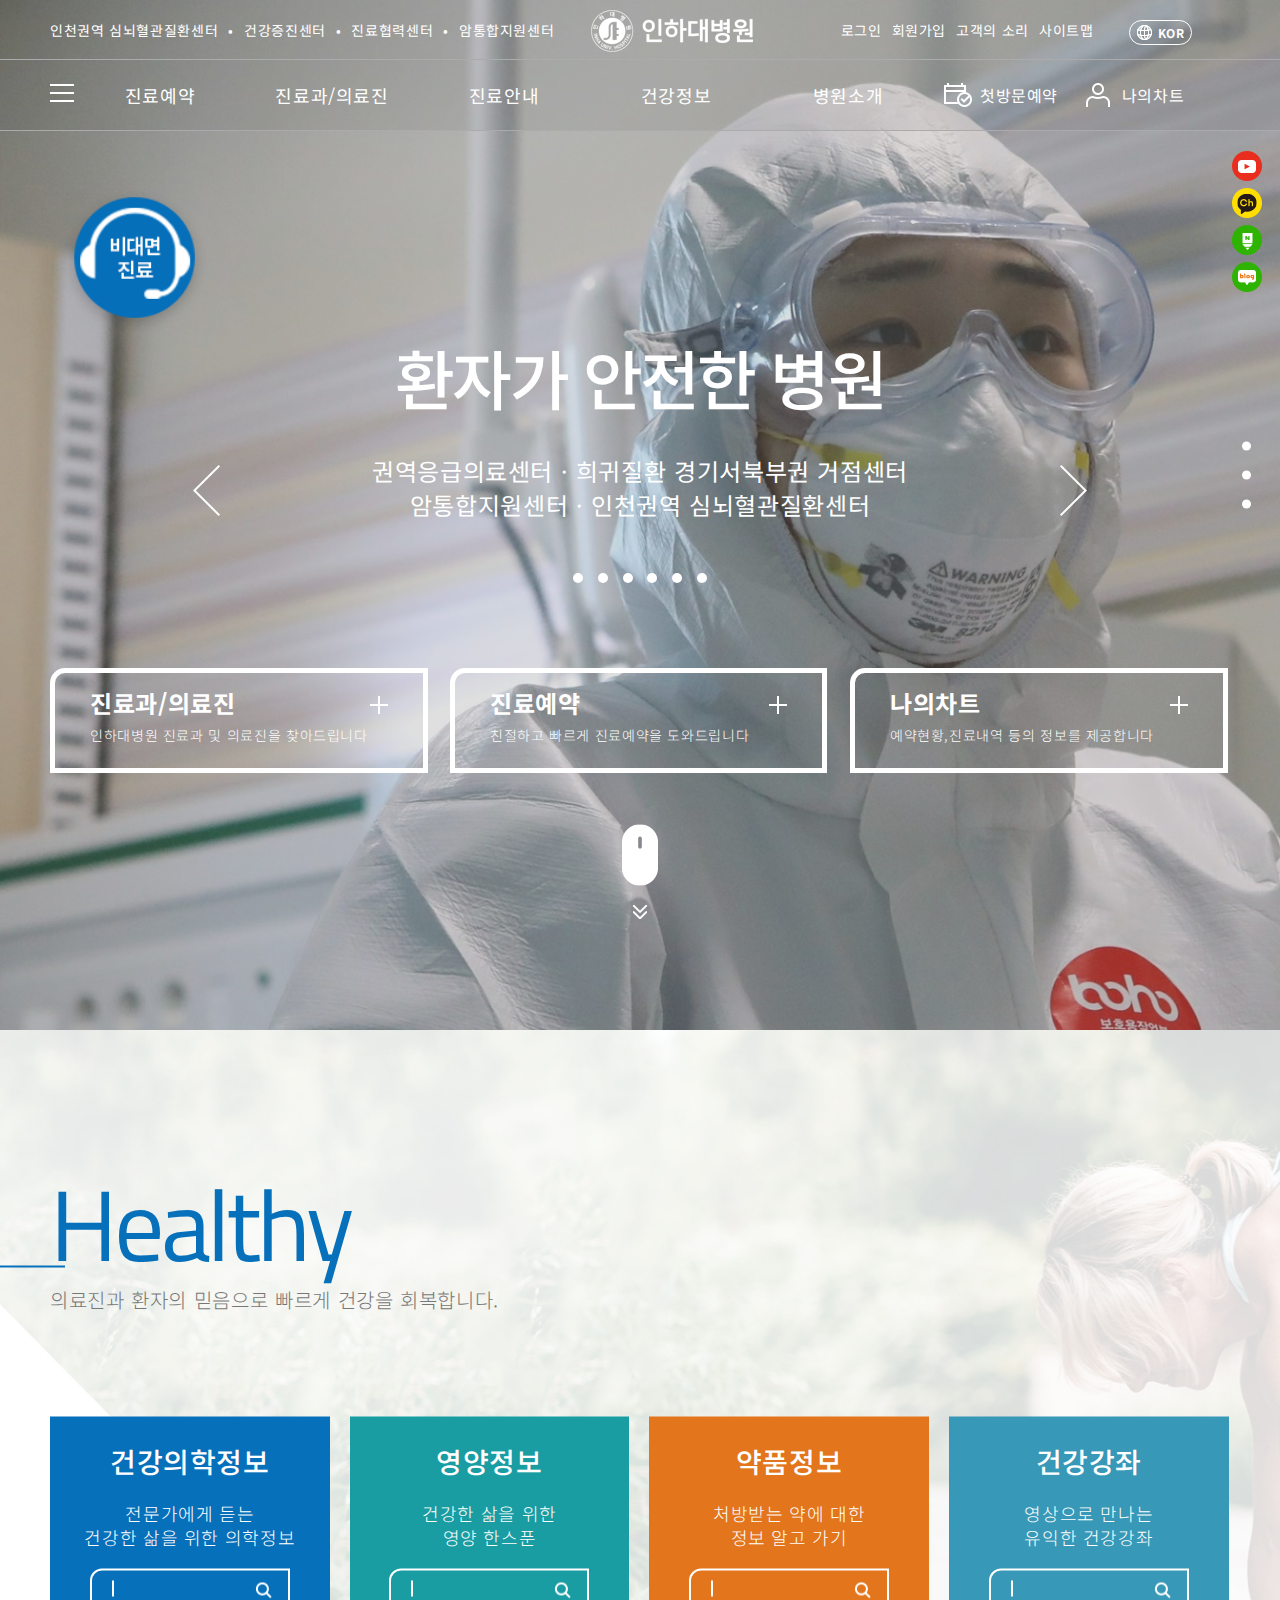
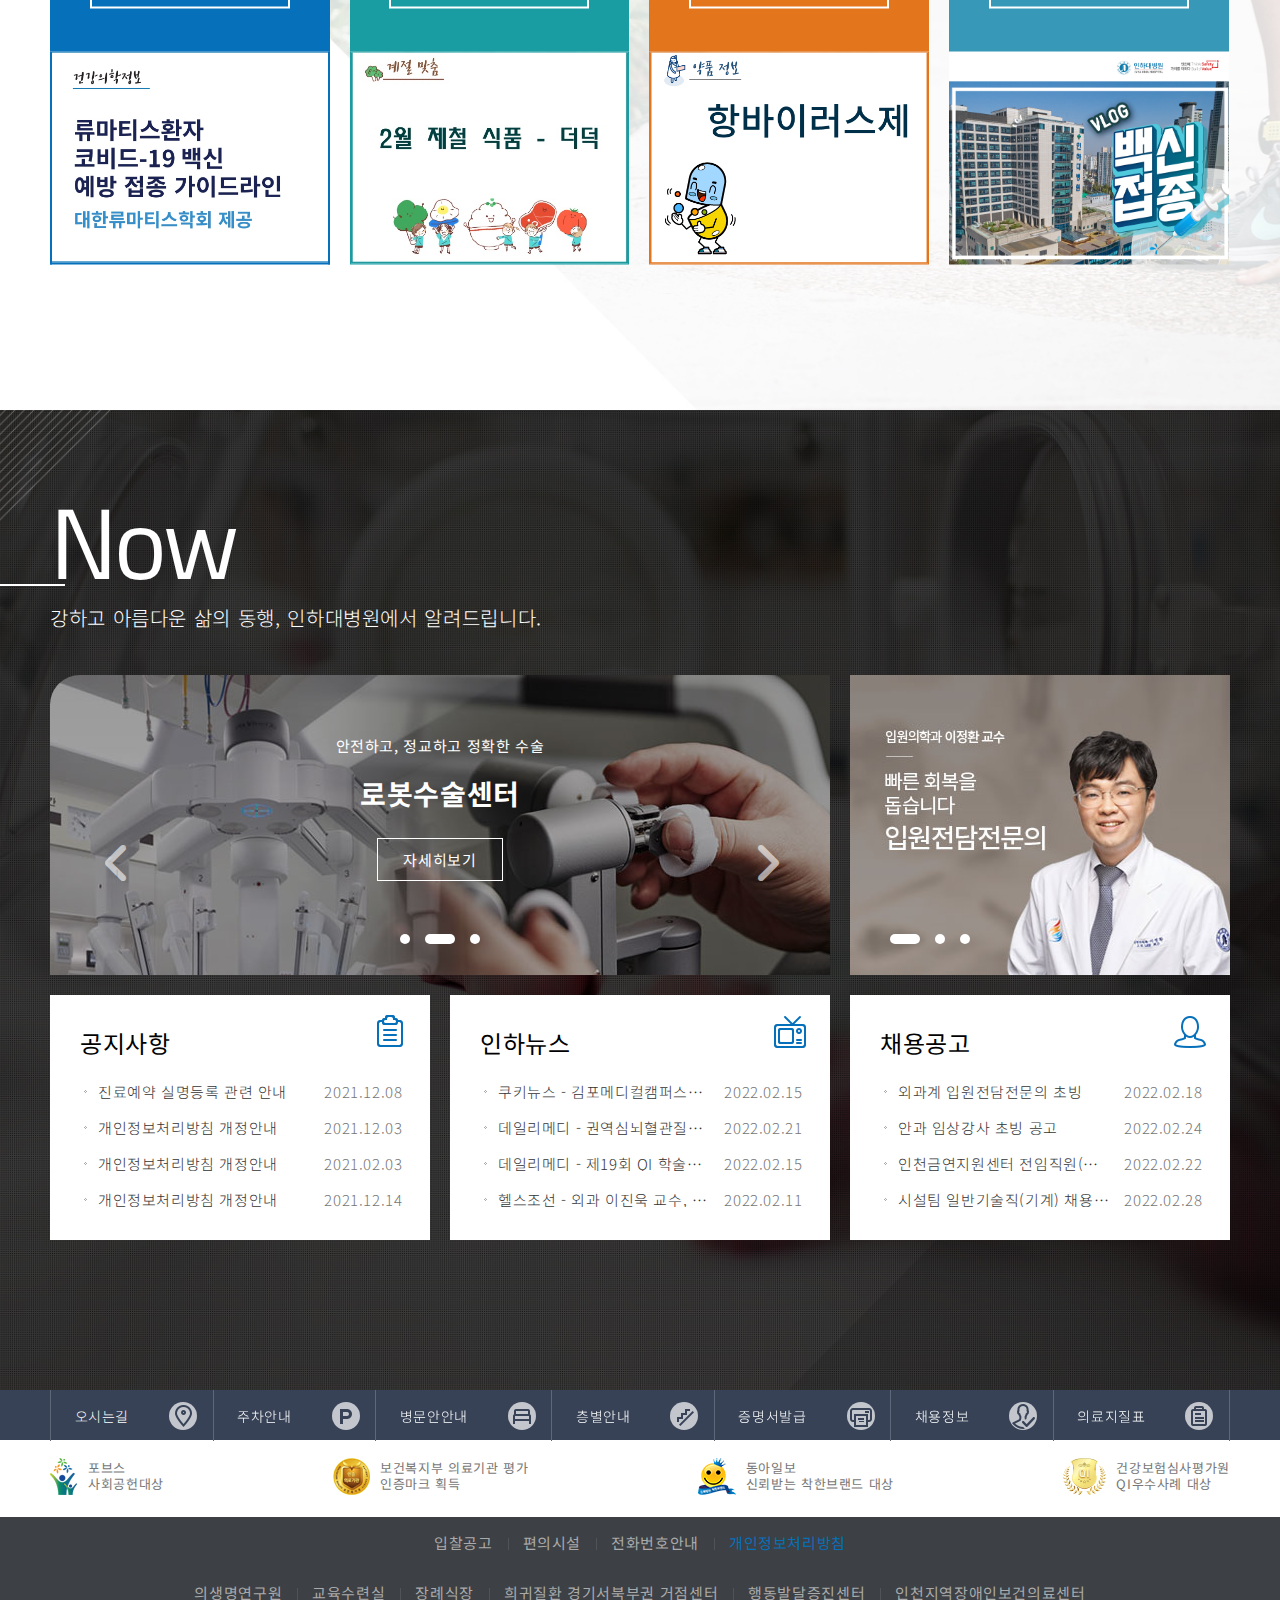
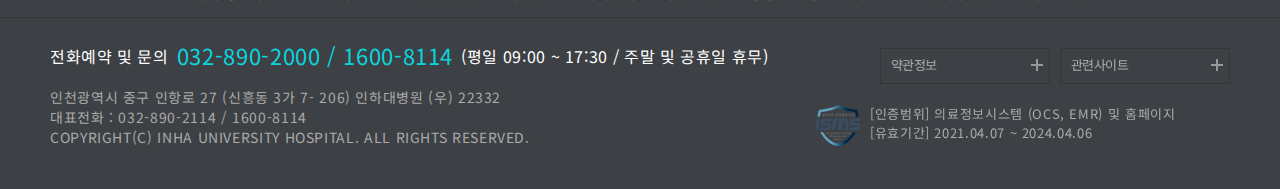
==== commit bd582951: "2nd commit : Top Button Addition" ====
--- a/index.html
+++ b/index.html
@@ -246,31 +246,6 @@
 							</div>
 						</div>
 					</div>
-					<!-- 					<div class="banner_btm">
-						<div class="m_width cf">
-							<div class="banner_info1 fl">
-								최상의 진료, 연구, 교육을 통해
-								<br>
-								고객신뢰 . 첨단의술 . 내부화합을 실천합니다.
-							</div>
-							<div class="banner_info2 fl">
-								<ul class="info2">
-									<li class="trust fl">Trust</li>
-									<li class="tech fl">Technology</li>
-									<li class="team fl">Teamwork</li>
-
-								</ul>
-							</div>
-							<div class="banner_info3 fl">
-								<ul class="info3">
-									<li><span>대표전화</span>032-890-2114</li>
-									<li><span>진료예약</span>032-890-2000</li>
-									<li><span>암환자빠른예약</span>032-890-3600</li>
-								</ul>
-							</div>
-						</div>
-					</div>
- -->
 				</div>
 				<!-- //.m_width  -->
 			</div>
@@ -332,37 +307,37 @@
 					<input id=slide6 name="pager" type="radio">
 
 					<ul class="slider_list">
-						<li class="slide1" id="bg1">
+						<li id="gallery" class="slide1" id="bg1">
 							<h2>환자가 안전한 병원</h2>
 							<p>권역응급의료센터ㆍ희귀질환 경기서북부권 거점센터<br>
 								암통합지원센터ㆍ인천권역 심뇌혈관질환센터
 							</p>
 						</li>
-						<li class="slide2" id="bg2">
+						<li id="gallery" class="slide2" id="bg2">
 							<h2>안전을 위한 첨단의료</h2>
 							<p>인하대병원은<br>
 								첨단장비를 통해 정확한 진단을 합니다.
 							</p>
 						</li>
-						<li class="slide3" id="bg3">
+						<li id="gallery" class="slide3" id="bg3">
 							<h2>미래를 위한 혁신의료</h2>
 							<p>인하대병원<br>
 								의생명연구원은 혁신의료를 선도합니다.
 							</p>
 						</li>
-						<li class="slide4">
+						<li id="gallery" class="slide4">
 							<h2>환자를 위한 전문의료</h2>
 							<p>인하대병원은<br>
 								전문적인 의료진으로 구성되었습니다.
 							</p>
 						</li>
-						<li class="slide5">
+						<li id="gallery" class="slide5">
 							<h2>로봇수술센터</h2>
 							<p>인하대병원은<br>
 								안전하고, 정교하며, 정확한 수술을 합니다.
 							</p>
 						</li>
-						<li class="slide6">
+						<li id="gallery" class="slide6">
 							<h2>인천권역 심뇌혈관질환센터</h2>
 							<p>24시간 365일<br>
 								당신의 심장과 뇌를 지킵니다.
@@ -372,8 +347,8 @@
 				</div>
 				<div class="slider_control">
 					<div class="m_width">
-						<a class="prev" href="#">이전</a>
-						<a class="next" href="#">다음</a>
+						<a class="prev" href="#prev" onclick="prevGallery()">이전</a>
+						<a class="next" href="#next" onclick="nextGallery()">다음</a>
 					</div>
 				</div>
 				<div class="pager">
@@ -629,7 +604,7 @@
 	<footer id="footer">
 		<div class="q_link_wrap">
 			<div class="quick_link">
-				<a class="top_btn" href="#key_visual"></a>
+				<a id="back_to_top" class="top_btn" href="#key_visual"></a>
 				<ul class="m_width">
 					<li><a href="./sub_pages/notice.html">오시는길</a></li>
 					<li><a href="./sub_pages/notice.html">주차안내</a></li>
@@ -704,6 +679,26 @@
 		</div>
 	</footer>
 	<!-- //#footer -->
+	<script>
+		let num=1;
+		/* 좌우버튼 클릭시 사진병경 */
+		//function for right btn click -> next photo loads
+		function nextGallery(){
+			num++;
+			if(num>6){num=1}
+			document.getElementById('gallery').class="slide" + num
+			//console.log(document.getElementById('gallery').src);
+		}
+		//function for right btn click -> previous photo loads
+		function prevGallery(){
+			num--;
+			if(num<1){num=6}
+			document.getElementById('gallery').class="slide" + num
+		}
+	</script>
+	<script src="https://code.jquery.com/jquery-3.6.0.min.js"></script>
+	<script src="js_jq/jq.js"></script>
+
 </body>
 
 </html>--- a/css/style.css
+++ b/css/style.css
@@ -643,14 +643,19 @@
 .quick_link li:nth-child(7) a::after {
 	background-position: 0 -0px;
 }
-.top_btn {
+#footer #back_to_top {
 	width: 60px;
 	height: 60px;
 	background: url(../images/icon_top.png)0 0 no-repeat;
 	cursor: pointer;
-	position: absolute;
-	top: -90px;
-	right: 0;
+	position: fixed;
+	bottom: 50px;
+	right: 50px;
+	transition: all .3s ease-in-out;
+	opacity: 0;
+}
+#footer #back_to_top.visible {
+	opacity: 1;
 }
 
 /* footer banner */
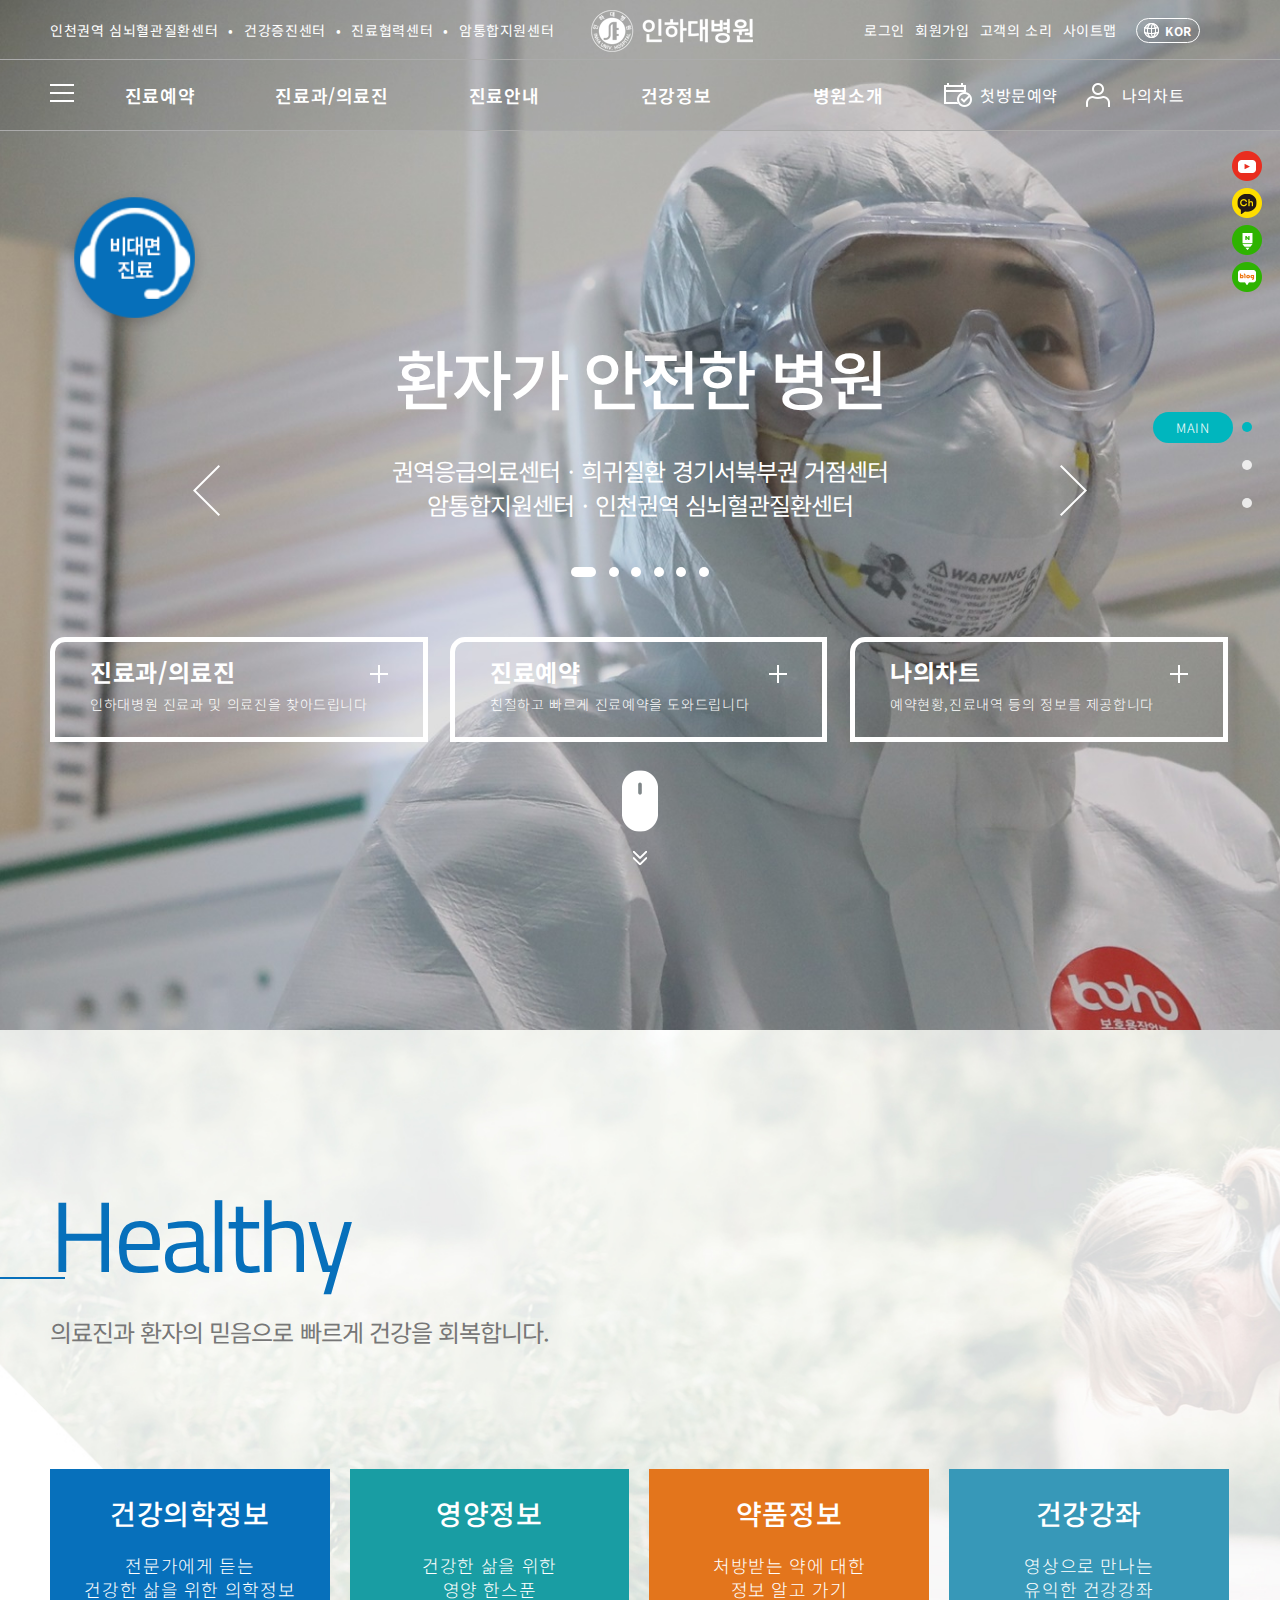
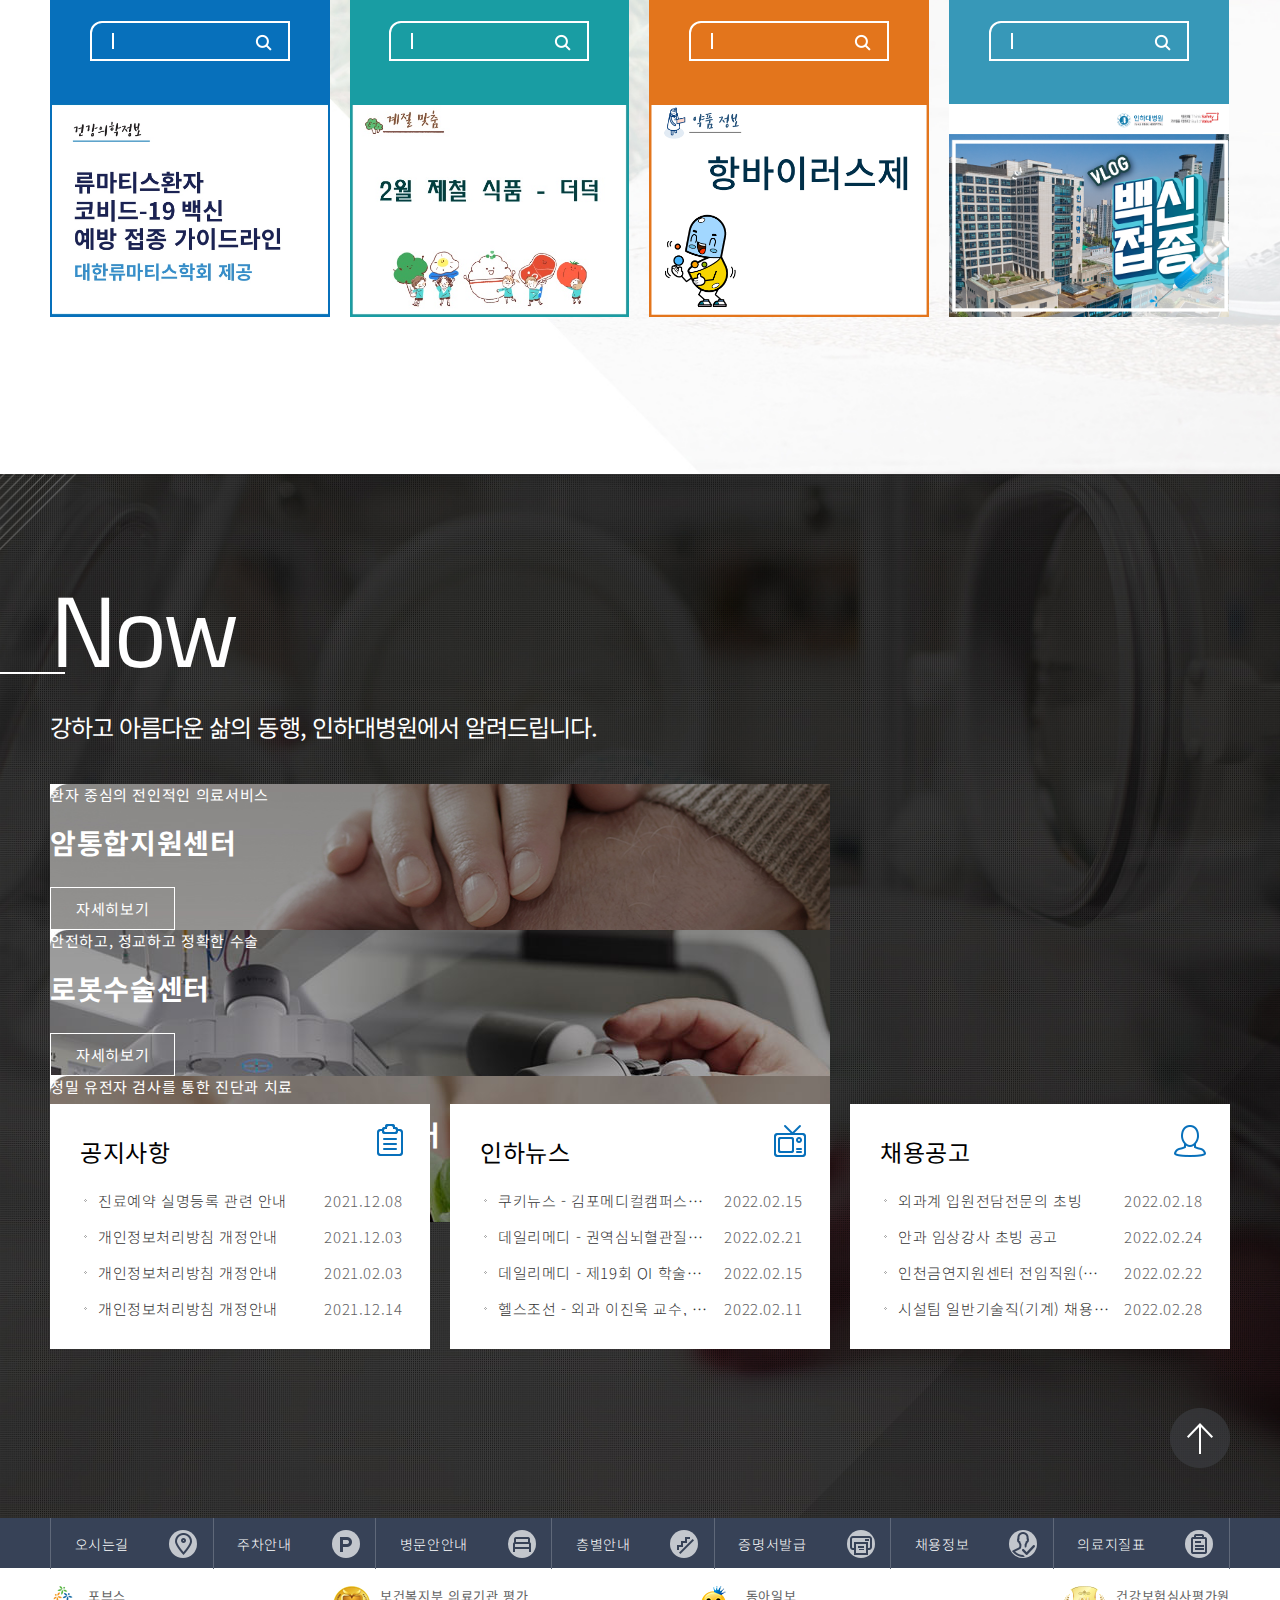
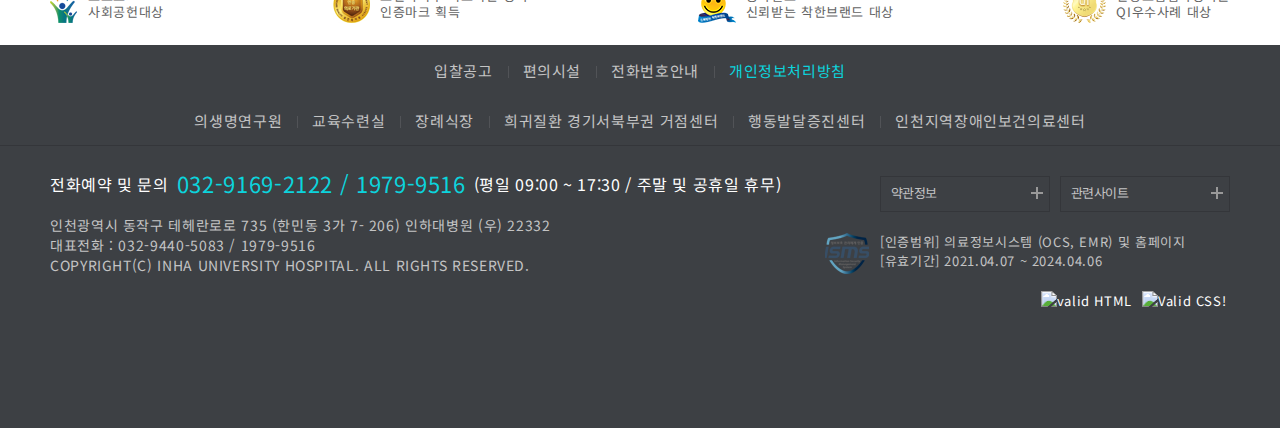
==== commit 698348cb: "W3C validation img & link added" ====
--- a/index.html
+++ b/index.html
@@ -5,6 +5,7 @@
 	<meta charset="UTF-8">
 	<meta http-equiv="X-UA-Compatible" content="IE=edge">
 	<meta name="viewport" content="width=device-width, initial-scale=1.0">
+	<!-- favicon -->
 	<link rel="shortcut icon" href="favicon/favicon.ico" type="image/x-icon">
 	<link rel="apple-touch-icon" sizes="57x57" href="favicon/apple-icon-57x57.png">
 	<link rel="apple-touch-icon" sizes="60x60" href="favicon/apple-icon-60x60.png">
@@ -23,16 +24,38 @@
 	<meta name="msapplication-TileColor" content="#ffffff">
 	<meta name="msapplication-TileImage" content="/ms-icon-144x144.png">
 	<meta name="theme-color" content="#ffffff">
+	<!-- //favicon -->
+
+	<!-- META TAGS & SEO-->
+	<meta property="og:type" content="website">
+	<meta property="og:title" content="인하대병원" />
+	<meta property="og:url" content="https://www.inha.com/page/main">
+	<meta property="og:image" content="/assets/imc/img/og_image.jpg" />
+	<meta property="og:image:type" content="image/jpeg">
+	<meta property="og:image:width" content="400">
+	<meta property="og:image:height" content="200">
+	<meta name="title" content="인하대병원">
+	<meta name="description"
+		content="인하대학교의과대학부속병원에서는 환자들이 진료과, 전문클리닉, 전문센터의 의료진 정보를 통해 진료 예약을 할 수 있으며 인터넷증명서발급, 신규채용을 확인할수 있고 진료조회, 예약, 검사, 검진결과, 처방 등의 내역을 볼 수 있는 진료차트 서비스를 제공하고 있습니다.">
+	<meta name="keywords" content="전문센터, 의료진 정보, 진료 예약, 인터넷증명서 발급, 진료조회, 진료차트 서비스">
+	<meta name="language" content="Korean">
+	<!--// META TAGS & SEO-->
+
 	<title>인하대병원</title>
-	<link rel="stylesheet" href="https://cdnjs.cloudflare.com/ajax/libs/font-awesome/6.0.0/css/all.min.css"
-		integrity="sha512-9usAa10IRO0HhonpyAIVpjrylPvoDwiPUiKdWk5t3PyolY1cOd4DSE0Ga+ri4AuTroPR5aQvXU9xC6qOPnzFeg=="
+
+	<link rel="stylesheet" href="css/reset.css">
+	<link rel="stylesheet" href="https://cdnjs.cloudflare.com/ajax/libs/font-awesome/5.15.0/css/all.min.css"
+		integrity="sha512-KfkfwYDsLkIlwQp6LFnl8zNdLGxu9YAA1QvwINks4PhcElQSvqcyVLLD9aMhXd13uQjoXtEKNosOWaZqXgel0g=="
 		crossorigin="anonymous" referrerpolicy="no-referrer" />
-	<link rel="stylesheet" href="css/reset.css">
 	<link rel="stylesheet" href="css/style.css">
 	<link rel="stylesheet" href="css/main.css">
+	<link rel="stylesheet" href="css/fullpage.css">
+	<link rel="stylesheet" href="css/slick.css">
+	<link rel="stylesheet" href="css/slick-theme.css">
 </head>
 
 <body>
+	<!-- #skip -->
 	<div id="skip">
 		<a href="#gnb" rel="bookmark">전체메뉴 바로가기</a>
 		<a href="#key_visual" rel="bookmark">인하대병원소개 바로가기</a>
@@ -95,9 +118,9 @@
 							</div>
 							<div class="banner_info3 fl">
 								<ul class="info3">
-									<li><span>대표전화</span>032-890-2114</li>
-									<li><span>진료예약</span>032-890-2000</li>
-									<li><span>암환자빠른예약</span>032-890-3600</li>
+									<li><span>대표전화</span>032-549-5667</li>
+									<li><span>진료예약</span>032-930-9705</li>
+									<li><span>암환자빠른예약</span>032-514-5191</li>
 								</ul>
 							</div>
 						</div>
@@ -106,142 +129,144 @@
 				<!-- //.width100 -->
 				<div class="m_width cf">
 					<button class="fl open_menu"></button>
-					<ul class="gnb fl">
-						<li class="fl tit">
-							<a href="./sub_pages/notice.html">진료예약</a>
-							<div class="depth2_wrap">
-								<ul class="depth2">
-									<li><a href="./sub_pages/notice.html">회원예약</a></li>
-									<li><a href="./sub_pages/notice.html">비회원예약</a></li>
-									<li><a href="./sub_pages/notice.html">비회원예약조회</a></li>
-								</ul>
-							</div>
-						</li>
-						<li class="fl tit">
-							<a href="./sub_pages/notice.html">진료과/의료진</a>
-							<div class="depth2_wrap">
-								<ul class="depth2">
-									<li><a href="./sub_pages/notice.html">진료과 및 의료진</a>
-										<ul class="depth3">
-											<li><a href="./sub_pages/notice.html">진료과</a></li>
-											<li><a href="./sub_pages/notice.html">의료진</a></li>
-										</ul>
-									</li>
-									<li><a href="./sub_pages/notice.html">전문센터</a></li>
-									<li><a href="./sub_pages/notice.html">전문클리닉</a></li>
-									<li><a href="./sub_pages/notice.html">지원부서</a></li>
-								</ul>
-							</div>
-						</li>
-						<li class="fl tit">
-							<a href="./sub_pages/notice.html">진료안내</a>
-							<div class="depth2_wrap">
-								<ul class="depth2">
-									<li><a href="./sub_pages/notice.html">진료예약안내</a></li>
-									<li><a href="./sub_pages/notice.html">외래진료안내</a></li>
-									<li><a href="./sub_pages/notice.html">입원진료안내</a></li>
-									<li><a href="./sub_pages/notice.html">응급진료안내</a></li>
-									<li><a href="./sub_pages/notice.html">가정간호안내</a></li>
-									<li><a href="./sub_pages/notice.html">증명서발급안내</a></li>
-									<li><a href="./sub_pages/notice.html">비급여진료비용조회</a></li>
-								</ul>
-							</div>
-						</li>
-						<li class="fl tit">
-							<a href="./sub_pages/notice.html">건강정보</a>
-							<div class="depth2_wrap">
-								<ul class="depth2">
-									<li><a href="./sub_pages/notice.html">건강의학정보</a></li>
-									<li><a href="./sub_pages/notice.html">영양정보</a></li>
-									<li><a href="./sub_pages/notice.html">약품정보</a></li>
-									<li><a href="./sub_pages/notice.html">건강강좌</a></li>
-									<li><a href="./sub_pages/notice.html">자주하는 질문</a></li>
-									<li><a href="./sub_pages/notice.html">인하웹진(ON)</a></li>
-									<li><a href="./sub_pages/notice.html">의료질지표</a></li>
-								</ul>
-							</div>
-						</li>
-						<li class="fl tit">
-							<a href="./sub_pages/notice.html">병원소개</a>
-							<div class="depth2_wrap">
-								<ul class="depth2 last">
-									<li><a href="./sub_pages/notice.html">의료원장인사말</a></li>
-									<li><a href="./sub_pages/notice.html">병원설립이념</a></li>
-									<li><a href="./sub_pages/notice.html">미션&비전</a></li>
-									<li><a href="./sub_pages/notice.html">연혁</a></li>
-									<li><a href="./sub_pages/notice.html">윤리경영</a>
-										<ul class="depth3">
-											<li><a href="./sub_pages/notice.html">윤리경영 추진전략</a></li>
-											<li><a href="./sub_pages/notice.html">윤리강령</a></li>
-											<li><a href="./sub_pages/notice.html">윤리실천지침</a></li>
-											<li><a href="./sub_pages/notice.html">우리의 다짐</a></li>
-											<li><a href="./sub_pages/notice.html">윤리실천 GUIDE</a></li>
-											<li><a href="./sub_pages/notice.html">신고제도</a></li>
-											<li><a href="./sub_pages/notice.html">사이버 클린센터</a></li>
-										</ul>
-									</li>
-									<li><a href="./sub_pages/notice.html">병원현황</a></li>
-									<li><a href="./sub_pages/notice.html">병원발전기금</a></li>
-									<li><a href="./sub_pages/notice.html">사회공헌</a></li>
-									<li><a href="./sub_pages/notice.html">친절교직원</a></li>
-									<li><a href="./sub_pages/notice.html">공지사항</a></li>
-									<li><a href="./sub_pages/notice.html">인하뉴스</a></li>
-									<li><a href="./sub_pages/notice.html">채용공고</a>
-										<ul class="depth3">
-											<li><a href="./sub_pages/notice.html">채용공고</a></li>
-											<li><a href="./sub_pages/notice.html">채용공지</a></li>
-											<li><a href="./sub_pages/notice.html">합격자 발표</a></li>
-										</ul>
-									</li>
-								</ul>
-							</div>
-						</li>
-					</ul>
-					<div class="quickbtn fl">
-						<div class="cf">
-							<input class="fl" type="radio" id="reserve" name="tabs">
-							<label class="reserve fl" for="reserve">첫방문예약</label>
-							<input class="fl" type="radio" id="mychart" name="tabs">
-							<label class="mychart fr" for="mychart">나의차트</label>
-						</div>
-						<div class="btnbanner">
-							<div id="gnb_quickform">
-								<p>첫방문 예약은 처음 방문하시는 고객의 펴의를
-									<br>
-									위한 진료 예약 서비스 입니다.
-									<br>
-									평일 8:30 ~ 16:00
-									<br>
-									(토, 일, 공휴일 제외)
-								</p>
-								<div class="input_num">
-									<label>
-										<input type="text" id="phone1" name="phone1" maxlength="3" title="" value="010"
-											class="phone_no">
-									</label>
-									<span class="input_txt">-</span>
-									<label>
-										<input type="text" id="phone2" name="phone2" maxlength="4" title=""
-											class="phone_no">
-									</label>
-									<span class="input_txt">-</span>
-									<label>
-										<input type="text" id="phone3" name="phone3" maxlength="4" title=""
-											class="phone_no">
-									</label>
+					<div class="gnb_wrap">
+						<ul class="gnb fl">
+							<li class="fl tit">
+								<a href="./sub_pages/notice.html">진료예약</a>
+								<div class="depth2_wrap">
+									<ul class="depth2">
+										<li><a href="./sub_pages/notice.html">회원예약</a></li>
+										<li><a href="./sub_pages/notice.html">비회원예약</a></li>
+										<li><a href="./sub_pages/notice.html">비회원예약조회</a></li>
+									</ul>
 								</div>
-								<div class="form_info">
-									<p>※ 간편예약 신청 시 개인정보 수집·이용 동의함
-										<br />
-										- 개인정보 수집 이용 목적 : 간편예약 서비스 제공
-										<br />
-										- 개인정보 수집 항목 : 성명(전화상담 시), 연락처
+							</li>
+							<li class="fl tit">
+								<a href="./sub_pages/notice.html">진료과/의료진</a>
+								<div class="depth2_wrap">
+									<ul class="depth2">
+										<li><a href="./sub_pages/notice.html">진료과 및 의료진</a>
+											<ul class="depth3">
+												<li><a href="./sub_pages/notice.html">진료과</a></li>
+												<li><a href="./sub_pages/notice.html">의료진</a></li>
+											</ul>
+										</li>
+										<li><a href="./sub_pages/notice.html">전문센터</a></li>
+										<li><a href="./sub_pages/notice.html">전문클리닉</a></li>
+										<li><a href="./sub_pages/notice.html">지원부서</a></li>
+									</ul>
+								</div>
+							</li>
+							<li class="fl tit">
+								<a href="./sub_pages/notice.html">진료안내</a>
+								<div class="depth2_wrap">
+									<ul class="depth2">
+										<li><a href="./sub_pages/notice.html">진료예약안내</a></li>
+										<li><a href="./sub_pages/notice.html">외래진료안내</a></li>
+										<li><a href="./sub_pages/notice.html">입원진료안내</a></li>
+										<li><a href="./sub_pages/notice.html">응급진료안내</a></li>
+										<li><a href="./sub_pages/notice.html">가정간호안내</a></li>
+										<li><a href="./sub_pages/notice.html">증명서발급안내</a></li>
+										<li><a href="./sub_pages/notice.html">비급여진료비용조회</a></li>
+									</ul>
+								</div>
+							</li>
+							<li class="fl tit">
+								<a href="./sub_pages/notice.html">건강정보</a>
+								<div class="depth2_wrap">
+									<ul class="depth2">
+										<li><a href="./sub_pages/notice.html">건강의학정보</a></li>
+										<li><a href="./sub_pages/notice.html">영양정보</a></li>
+										<li><a href="./sub_pages/notice.html">약품정보</a></li>
+										<li><a href="./sub_pages/notice.html">건강강좌</a></li>
+										<li><a href="./sub_pages/notice.html">자주하는 질문</a></li>
+										<li><a href="./sub_pages/notice.html">인하웹진(ON)</a></li>
+										<li><a href="./sub_pages/notice.html">의료질지표</a></li>
+									</ul>
+								</div>
+							</li>
+							<li class="fl tit">
+								<a href="./sub_pages/notice.html">병원소개</a>
+								<div class="depth2_wrap">
+									<ul class="depth2 last">
+										<li><a href="./sub_pages/notice.html">의료원장인사말</a></li>
+										<li><a href="./sub_pages/notice.html">병원설립이념</a></li>
+										<li><a href="./sub_pages/notice.html">미션&비전</a></li>
+										<li><a href="./sub_pages/notice.html">연혁</a></li>
+										<li><a href="./sub_pages/notice.html">윤리경영</a>
+											<ul class="depth3">
+												<li><a href="./sub_pages/notice.html">윤리경영 추진전략</a></li>
+												<li><a href="./sub_pages/notice.html">윤리강령</a></li>
+												<li><a href="./sub_pages/notice.html">윤리실천지침</a></li>
+												<li><a href="./sub_pages/notice.html">우리의 다짐</a></li>
+												<li><a href="./sub_pages/notice.html">윤리실천 GUIDE</a></li>
+												<li><a href="./sub_pages/notice.html">신고제도</a></li>
+												<li><a href="./sub_pages/notice.html">사이버 클린센터</a></li>
+											</ul>
+										</li>
+										<li><a href="./sub_pages/notice.html">병원현황</a></li>
+										<li><a href="./sub_pages/notice.html">병원발전기금</a></li>
+										<li><a href="./sub_pages/notice.html">사회공헌</a></li>
+										<li><a href="./sub_pages/notice.html">친절교직원</a></li>
+										<li><a href="./sub_pages/notice.html">공지사항</a></li>
+										<li><a href="./sub_pages/notice.html">인하뉴스</a></li>
+										<li><a href="./sub_pages/notice.html">채용공고</a>
+											<ul class="depth3">
+												<li><a href="./sub_pages/notice.html">채용공고</a></li>
+												<li><a href="./sub_pages/notice.html">채용공지</a></li>
+												<li><a href="./sub_pages/notice.html">합격자 발표</a></li>
+											</ul>
+										</li>
+									</ul>
+								</div>
+							</li>
+						</ul>
+						<div class="quickbtn fl">
+							<div class="cf">
+								<input class="fl" type="radio" id="reserve" name="tabs">
+								<label class="reserve fl" for="reserve">첫방문예약</label>
+								<input class="fl" type="radio" id="mychart" name="tabs">
+								<label class="mychart fr" for="mychart">나의차트</label>
+							</div>
+							<div class="btnbanner">
+								<div id="gnb_quickform">
+									<p>첫방문 예약은 처음 방문하시는 고객의 펴의를
 										<br>
-										<span class="t_yellow">- 개인정보 보유 및 이용 기간 : 3개월</span>
+										위한 진료 예약 서비스 입니다.
 										<br>
-										- 개인정보 수집이용 거부가능 단, 서비스 제공 불가
+										평일 8:30 ~ 16:00
+										<br>
+										(토, 일, 공휴일 제외)
 									</p>
-									<button type="button" onclick="">예약신청</button>
+									<div class="input_num">
+										<label>
+											<input type="text" id="phone1" name="phone1" maxlength="3" title=""
+												value="010" class="phone_no">
+										</label>
+										<span class="input_txt">-</span>
+										<label>
+											<input type="text" id="phone2" name="phone2" maxlength="4" title=""
+												class="phone_no">
+										</label>
+										<span class="input_txt">-</span>
+										<label>
+											<input type="text" id="phone3" name="phone3" maxlength="4" title=""
+												class="phone_no">
+										</label>
+									</div>
+									<div class="form_info">
+										<p>※ 간편예약 신청 시 개인정보 수집·이용 동의함
+											<br />
+											- 개인정보 수집 이용 목적 : 간편예약 서비스 제공
+											<br />
+											- 개인정보 수집 항목 : 성명(전화상담 시), 연락처
+											<br>
+											<span class="t_yellow">- 개인정보 보유 및 이용 기간 : 3개월</span>
+											<br>
+											- 개인정보 수집이용 거부가능 단, 서비스 제공 불가
+										</p>
+										<button type="button" onclick="">예약신청</button>
+									</div>
 								</div>
 							</div>
 						</div>
@@ -281,63 +306,47 @@
 			</div>
 		</div>
 		<!-- //.sns_wrap -->
-		<!-- nav_btn -->
-		<div class="nav_btn">
-			<a href="#key_visual">
-				<span>MAIN</span>
-			</a>
-			<a href="#healthy">
-				<span>HEALTHY</span>
-			</a>
-			<a href="#now">
-				<span>NOW</span>
-			</a>
-		</div>
-		<!-- //.nav_btn -->
-		<!-- key_visual -->
-		<div id="key_visual" class="kv">
+	</header>
+	<!-- //header -->
+	<!-- #fullpage  -->
+	<section id="fullpage" class="main_wrap">
+		<!-- #key_visual -->
+		<div id="key_visual" class="section kv">
 			<!-- kv_bg -->
 			<div class="kv_bg">
 				<div class="slider">
-					<input id=slide1 name="pager" type="radio" checked>
-					<input id=slide2 name="pager" type="radio">
-					<input id=slide3 name="pager" type="radio">
-					<input id=slide4 name="pager" type="radio">
-					<input id=slide5 name="pager" type="radio">
-					<input id=slide6 name="pager" type="radio">
-
 					<ul class="slider_list">
-						<li id="gallery" class="slide1" id="bg1">
+						<li class="slide1">
 							<h2>환자가 안전한 병원</h2>
 							<p>권역응급의료센터ㆍ희귀질환 경기서북부권 거점센터<br>
 								암통합지원센터ㆍ인천권역 심뇌혈관질환센터
 							</p>
 						</li>
-						<li id="gallery" class="slide2" id="bg2">
+						<li class="slide2">
 							<h2>안전을 위한 첨단의료</h2>
 							<p>인하대병원은<br>
 								첨단장비를 통해 정확한 진단을 합니다.
 							</p>
 						</li>
-						<li id="gallery" class="slide3" id="bg3">
+						<li class="slide3">
 							<h2>미래를 위한 혁신의료</h2>
 							<p>인하대병원<br>
 								의생명연구원은 혁신의료를 선도합니다.
 							</p>
 						</li>
-						<li id="gallery" class="slide4">
+						<li class="slide4">
 							<h2>환자를 위한 전문의료</h2>
 							<p>인하대병원은<br>
 								전문적인 의료진으로 구성되었습니다.
 							</p>
 						</li>
-						<li id="gallery" class="slide5">
+						<li class="slide5">
 							<h2>로봇수술센터</h2>
 							<p>인하대병원은<br>
 								안전하고, 정교하며, 정확한 수술을 합니다.
 							</p>
 						</li>
-						<li id="gallery" class="slide6">
+						<li class="slide6">
 							<h2>인천권역 심뇌혈관질환센터</h2>
 							<p>24시간 365일<br>
 								당신의 심장과 뇌를 지킵니다.
@@ -347,25 +356,25 @@
 				</div>
 				<div class="slider_control">
 					<div class="m_width">
-						<a class="prev" href="#prev" onclick="prevGallery()">이전</a>
-						<a class="next" href="#next" onclick="nextGallery()">다음</a>
-					</div>
-				</div>
-				<div class="pager">
-					<label for="slide1" class="dot1"></label>
-					<label for="slide2" class="dot2"></label>
-					<label for="slide3" class="dot3"></label>
-					<label for="slide4" class="dot4"></label>
-					<label for="slide5" class="dot5"></label>
-					<label for="slide6" class="dot6"></label>
-				</div>
+						<a class="prev">이전</a>
+						<a class="next">다음</a>
+					</div>
+				</div>
+				<ul class="pager">
+					<li class="dot1 on"><a href="#" class="hidden">배너1</a></li>
+					<li class="dot2"><a href="#" class="hidden">배너2</a></li>
+					<li class="dot3"><a href="#" class="hidden">배너3</a></li>
+					<li class="dot4"><a href="#" class="hidden">배너4</a></li>
+					<li class="dot5"><a href="#" class="hidden">배너5</a></li>
+					<li class="dot6"><a href="#" class="hidden">배너6</a></li>
+				</ul>
 			</div>
 			<!-- //.kv_bg -->
 			<!-- kv_service -->
 			<div class="kv_service">
 				<div class="m_width">
 					<div class="main_service">
-						<div class="m_width cf">
+						<div class="m_width">
 							<div class="dept">
 								<h3 class="tit">진료과/의료진</h3>
 								<p class="txt">인하대병원 진료과 및 의료진을 찾아드립니다</p>
@@ -374,7 +383,7 @@
 								</label>
 								<button type="submit"></button>
 							</div>
-							<div id="reserve" class="res" tabindex="1">
+							<div class="res" tabindex="0">
 								<h3 class="tit">진료예약</h3>
 								<p class="txt">친절하고 빠르게 진료예약을 도와드립니다</p>
 								<button type="button" onclick="">회원 예약</button>
@@ -403,11 +412,8 @@
 			<!-- //.mouse_scroll -->
 		</div>
 		<!-- //#key_visual.kv -->
-	</header>
-	<!-- //header -->
-	<!-- main  -->
-	<section id="main" class="main_wrap">
-		<div id="healthy">
+		<!-- #healthy -->
+		<div id="healthy" class="section">
 			<div class="section_wrap">
 				<div class="tit_wrap m_width">
 					<h2 class="sec_tit">Healthy</h2>
@@ -416,7 +422,7 @@
 				<div class="healthy_info cf">
 					<div class="info_box fl">
 						<div class="box_top">
-							<a href="./sub_pages/notice.html"></a> <!-- https://www.inha.com/page/health-->
+							<a href="./sub_pages/notice.html"></a>
 							<h3 class="tit">건강의학정보</h3>
 							<p class="des">전문가에게 듣는
 								<br>
@@ -428,14 +434,14 @@
 								</label>
 								<button type="submit"></button>
 							</div>
-						</div>
+						</div><!--  -->
 						<div class="box_bottom img1">
 							<a href="./sub_pages/notice.html"></a>
 						</div>
 					</div>
 					<div class="info_box fl">
 						<div class="box_top">
-							<a href="./sub_pages/notice.html"></a> <!-- https://www.inha.com/page/health/nutrition-->
+							<a href="./sub_pages/notice.html"></a>
 							<h3 class="tit">영양정보</h3>
 							<p class="des">건강한 삶을 위한
 								<br>
@@ -454,7 +460,7 @@
 					</div>
 					<div class="info_box fl">
 						<div class="box_top">
-							<a href="./sub_pages/notice.html"></a> <!-- https://www.inha.com/page/health/drug -->
+							<a href="./sub_pages/notice.html"></a>
 							<h3 class="tit">약품정보</h3>
 							<p class="des">처방받는 약에 대한
 								<br>
@@ -473,7 +479,7 @@
 					</div>
 					<div class="info_box fl">
 						<div class="box_top">
-							<a href="./sub_pages/notice.html"></a> <!-- https://www.inha.com/page/health/checkup -->
+							<a href="./sub_pages/notice.html"></a>
 							<h3 class="tit">건강강좌</h3>
 							<p class="des">영상으로 만나는
 								<br>
@@ -493,52 +499,41 @@
 				</div>
 			</div>
 		</div>
-		<!-- //.section.healthy -->
+		<!-- //#healthy -->
+		<!-- #now -->
 		<div id="now" class="section now">
 			<div class="section_wrap">
 				<div class="tit_wrap m_width">
 					<h2 class="sec_tit">Now</h2>
 					<p class="sec_txt">강하고 아름다운 삶의 동행, 인하대병원에서 알려드립니다.</p>
 				</div>
-				<div class="showcase">
+				<div class="showcase cf">
 					<div class="slider1 fl">
-						<u class="slider_list1">
-							<li class="new1">
+						<div class="slider_list1">
+							<div class="new1">
 								<p>환자 중심의 전인적인 의료서비스</p>
 								<h3 class="newtit">암통합지원센터</h3>
 								<a class="more" href="./sub_pages/notice.html">자세히보기</a>
-							</li>
-							<li class="new2">
+							</div>
+							<div class="new2">
 								<p>안전하고, 정교하고 정확한 수술</p>
 								<h3 class="newtit">로봇수술센터</h3>
 								<a class="more" href="./sub_pages/notice.html">자세히보기</a>
-							</li>
-							<li class="new3">
+							</div>
+							<div class="new3">
 								<p>정밀 유전자 검사를 통한 진단과 치료</p>
 								<h3 class="newtit">희귀질환 경기서북부권 거점센터</h3>
 								<a class="more" href="./sub_pages/notice.html">자세히보기</a>
-							</li>
-						</u>
-						<div class="control">
-							<a href="./sub_pages/notice.html" class="prev"><i class="fa-solid fa-angle-left"></i></a>
-							<a href="./sub_pages/notice.html" class="next"><i class="fa-solid fa-angle-right"></i></a>
-						</div>
-						<div class="pager">
-							<div class="dot"></div>
-							<div class="dot active"></div>
-							<div class="dot"></div>
-						</div>
+							</div>
+						</div>
+						<div class="prev">〈<i class="fas fa-angle-right"></i></div>
+						<div class="next">〉<i class="fas fa-chevron-right"></i></div>
 					</div>
 					<div class="slider2 fl">
-						<ul class="slider_list2">
-							<li class="now1"></li>
-							<li class="now2"></li>
-							<li class="now3"></li>
-						</ul>
-						<div class="pager">
-							<div class="dot active"></div>
-							<div class="dot"></div>
-							<div class="dot"></div>
+						<div class="slider_list2">
+							<div class="now1"></div>
+							<div class="now2"></div>
+							<div class="now3"></div>
 						</div>
 					</div>
 				</div>
@@ -597,108 +592,107 @@
 				<!-- //.info board -->
 			</div>
 		</div>
-		<!-- //.section.now -->
+		<!-- //#now -->
+		<!-- #footer -->
+		<footer id="footer" class="section fp-auto-height">
+			<div class="q_link_wrap">
+				<div class="quick_link">
+					<a id="back_to_top" class="top_btn" href="#key_visual"></a>
+					<ul class="m_width">
+						<li><a href="./sub_pages/notice.html">오시는길</a></li>
+						<li><a href="./sub_pages/notice.html">주차안내</a></li>
+						<li><a href="./sub_pages/notice.html">병문안안내</a></li>
+						<li><a href="./sub_pages/notice.html">층별안내</a></li>
+						<li><a href="./sub_pages/notice.html">증명서발급</a></li>
+						<li><a href="./sub_pages/notice.html">채용정보</a></li>
+						<li><a href="./sub_pages/notice.html">의료지질표</a></li>
+					</ul>
+				</div>
+			</div>
+			<div class="f_banner_wrap">
+				<ul class="cert_list">
+					<li class="cert1"><span>포브스<br>사회공헌대상</span></li>
+					<li class="cert2"><span>보건복지부 의료기관 평가<br>인증마크 획득</span></li>
+					<li class="cert3"><span>동아일보<br>신뢰받는 착한브랜드 대상</span></li>
+					<li class="cert4"><span>건강보험심사평가원<br>QI우수사례 대상</span></li>
+				</ul>
+			</div>
+			<div class="supportlink_wrap">
+				<ul class="supportlink">
+					<li><a href="./sub_pages/notice.html" target="_blank">입찰공고</a></li>
+					<li><a href="./sub_pages/notice.html" target="_blank">편의시설</a></li>
+					<li><a href="./sub_pages/notice.html" target="_blank">전화번호안내</a></li>
+					<li><a class="accent" href="./sub_pages/notice.html">개인정보처리방침</a></li>
+				</ul>
+				<ul class="supportlink">
+					<li><a href="./sub_pages/notice.html" target="_blank">의생명연구원</a></li>
+					<li><a href="./sub_pages/notice.html" target="_blank">교육수련실</a></li>
+					<li><a href="./sub_pages/notice.html" target="_blank">장례식장</a></li>
+					<li><a href="./sub_pages/notice.html" target="_blank">희귀질환 경기서북부권 거점센터</a></li>
+					<li><a href="./sub_pages/notice.html" target="_blank">행동발달증진센터</a></li>
+					<li><a href="./sub_pages/notice.html" target="_blank">인천지역장애인보건의료센터</a></li>
+				</ul>
+			</div>
+			<div class="copyright_wrap">
+				<div class="copyright m_width">
+					<ul class="contact_list">
+						<li class="contact">전화예약 및 문의<span class="num">032-9169-2122 / 1979-9516</span>(평일 09:00 ~ 17:30
+							/ 주말
+							및 공휴일 휴무)</li>
+						<li>인천광역시 동작구 테헤란로로 735 (한민동 3가 7- 206) 인하대병원 (우) 22332</li>
+						<li>대표전화 : 032-9440-5083 / 1979-9516</li>
+						<li>COPYRIGHT(C) INHA UNIVERSITY HOSPITAL. ALL RIGHTS RESERVED.</li>
+					</ul>
+					<div class="legal_list">
+						<div class="link_btn">
+							<div class="legal_info btn">약관정보
+								<ul>
+									<li><a href="./sub_pages/notice.html">환자의권리와의무</a></li>
+									<li><a href="./sub_pages/notice.html">이메일무단수집거부</a></li>
+									<li><a href="./sub_pages/notice.html">이용약관</a></li>
+								</ul>
+							</div>
+							<div class="relation_info btn">관련사이트
+								<ul>
+									<li><a href="./sub_pages/notice.html">(주)대한항공</a></li>
+									<li><a href="./sub_pages/notice.html">(주)한진</a></li>
+									<li><a href="./sub_pages/notice.html">인하대학교</a></li>
+									<li><a href="./sub_pages/notice.html">인천지역암등록본부</a></li>
+									<li><a href="./sub_pages/notice.html">인천중구정신건강 복지센터</a></li>
+								</ul>
+							</div>
+						</div>
+						<div class="legal_cert">
+							<ul>
+								<li>[인증범위] 의료정보시스템 (OCS, EMR) 및 홈페이지 </li>
+								<li>[유효기간] 2021.04.07 ~ 2024.04.06</li>
+							</ul>
+						</div>
+					</div>
+				</div>
+				<!-- w3c_valid -->
+				<div class="w3c_valid  m_width">
+					<a href="https://validator.w3.org/check?uri=http://msyon2.dothome.co.kr/Project/project1/" target="_blank">
+						<img src="http://www.w3.org/Icons/valid-html401-blue.png" alt="valid HTML" />
+					</a>
+					<a
+						href="https://jigsaw.w3.org/css-validator/validator?uri=http://msyon2.dothome.co.kr/Project/project1/" target="_blank">
+						<img style="border:0;width:88px;height:31px"
+							src="http://jigsaw.w3.org/css-validator/images/vcss-blue" alt="Valid CSS!" />
+					</a>
+				</div>
+				<!-- //.w3c_valid -->
+			</div>
+		</footer>
+		<!-- //#footer -->
 	</section>
-	<!-- //#main.main_wrap -->
-	<!-- footer -->
-	<footer id="footer">
-		<div class="q_link_wrap">
-			<div class="quick_link">
-				<a id="back_to_top" class="top_btn" href="#key_visual"></a>
-				<ul class="m_width">
-					<li><a href="./sub_pages/notice.html">오시는길</a></li>
-					<li><a href="./sub_pages/notice.html">주차안내</a></li>
-					<li><a href="./sub_pages/notice.html">병문안안내</a></li>
-					<li><a href="./sub_pages/notice.html">층별안내</a></li>
-					<li><a href="./sub_pages/notice.html">증명서발급</a></li>
-					<li><a href="./sub_pages/notice.html">채용정보</a></li>
-					<li><a href="./sub_pages/notice.html">의료지질표</a></li>
-				</ul>
-			</div>
-		</div>
-		<div class="f_banner_wrap">
-			<ul class="cert_list">
-				<li class="cert1"><span>포브스<br>사회공헌대상</span></li>
-				<li class="cert2"><span>보건복지부 의료기관 평가<br>인증마크 획득</span></li>
-				<li class="cert3"><span>동아일보<br>신뢰받는 착한브랜드 대상</span></li>
-				<li class="cert4"><span>건강보험심사평가원<br>QI우수사례 대상</span></li>
-			</ul>
-		</div>
-		<div class="supportlink_wrap">
-			<ul class="supportlink">
-				<li><a href="./sub_pages/notice.html" target="_blank">입찰공고</a></li>
-				<li><a href="./sub_pages/notice.html" target="_blank">편의시설</a></li>
-				<li><a href="./sub_pages/notice.html" target="_blank">전화번호안내</a></li>
-				<li><a class="accent" href="./sub_pages/notice.html">개인정보처리방침</a></li>
-			</ul>
-			<ul class="supportlink">
-				<li><a href="./sub_pages/notice.html" target="_blank">의생명연구원</a></li>
-				<li><a href="./sub_pages/notice.html" target="_blank">교육수련실</a></li>
-				<li><a href="./sub_pages/notice.html" target="_blank">장례식장</a></li>
-				<li><a href="./sub_pages/notice.html" target="_blank">희귀질환 경기서북부권 거점센터</a></li>
-				<li><a href="./sub_pages/notice.html" target="_blank">행동발달증진센터</a></li>
-				<li><a href="./sub_pages/notice.html" target="_blank">인천지역장애인보건의료센터</a></li>
-			</ul>
-		</div>
-		<div class="copyright_wrap">
-			<div class="copyright m_width">
-				<ul class="contact_list">
-					<li class="contact">전화예약 및 문의<span class="num">032-890-2000 / 1600-8114</span>(평일 09:00 ~ 17:30 / 주말
-						및 공휴일 휴무)</li>
-					<li>인천광역시 중구 인항로 27 (신흥동 3가 7- 206) 인하대병원 (우) 22332</li>
-					<li>대표전화 : 032-890-2114 / 1600-8114</li>
-					<li>COPYRIGHT(C) INHA UNIVERSITY HOSPITAL. ALL RIGHTS RESERVED.</li>
-				</ul>
-				<div class="legal_list">
-					<div class="link_btn">
-						<div class="legal_info">약관정보
-							<ul>
-								<li><a href="./sub_pages/notice.html">환자의권리와의무</a></li>
-								<li><a href="./sub_pages/notice.html">이메일무단수집거부</a></li>
-								<li><a href="./sub_pages/notice.html">이용약관</a></li>
-							</ul>
-						</div>
-						<div class="relation_info">관련사이트
-							<ul>
-								<li><a href="./sub_pages/notice.html">(주)대한항공</a></li>
-								<li><a href="./sub_pages/notice.html">(주)한진</a></li>
-								<li><a href="./sub_pages/notice.html">인하대학교</a></li>
-								<li><a href="./sub_pages/notice.html">인천지역암등록본부</a></li>
-								<li><a href="./sub_pages/notice.html">인천중구정신건강 복지센터</a></li>
-							</ul>
-						</div>
-					</div>
-					<div class="legal_cert">
-						<ul>
-							<li>[인증범위] 의료정보시스템 (OCS, EMR) 및 홈페이지 </li>
-							<li>[유효기간] 2021.04.07 ~ 2024.04.06</li>
-						</ul>
-					</div>
-				</div>
-			</div>
-		</div>
-	</footer>
-	<!-- //#footer -->
-	<script>
-		let num=1;
-		/* 좌우버튼 클릭시 사진병경 */
-		//function for right btn click -> next photo loads
-		function nextGallery(){
-			num++;
-			if(num>6){num=1}
-			document.getElementById('gallery').class="slide" + num
-			//console.log(document.getElementById('gallery').src);
-		}
-		//function for right btn click -> previous photo loads
-		function prevGallery(){
-			num--;
-			if(num<1){num=6}
-			document.getElementById('gallery').class="slide" + num
-		}
-	</script>
+	<!-- //#fullpage -->
+
+	<!-- script -->
 	<script src="https://code.jquery.com/jquery-3.6.0.min.js"></script>
-	<script src="js_jq/jq.js"></script>
-
+	<script src="https://cdn.jsdelivr.net/npm/slick-carousel@1.8.1/slick/slick.min.js"></script>
+	<script src="js/fullpage.min.js"></script>
+	<script src="js/jq.js"></script>
 </body>
 
 </html>--- a/css/style.css
+++ b/css/style.css
@@ -42,8 +42,9 @@
 	font-weight: 300;
 	font-size: 14px;
 	width: 100%;
-	height: 1030px;
-	position: relative;
+	height: 131px;
+	position: absolute;
+	top: 0;
 }
 #gnb {
 	width: 100%;
@@ -58,7 +59,7 @@
 	height: 60px;
 	border-bottom: 1px solid #ababab;
 	position: absolute;
-	z-index: 9999;
+	transition: all .4s ease-in;
 }
 .m_width {
 	width: 100%;
@@ -114,23 +115,30 @@
 	margin-top: 10px;;
 }
 #gnb_top .top_right {
-	width: 33%;
+	width: 31%;
+}
+#gnb_top .top_right li:last-of-type a {
+	margin-right: 10px;
 }
 #gnb_top .top_right .lang {
 	padding: 20px 0;
+	position: relative;
+	right: 20px;
+	z-index: 9;
 }
 #gnb_top .top_right .lang a{
 	min-width: 62px;
 	height: 26px;
-	overflow: hidden;
-	line-height: 2.1;
+	/* overflow: hidden; */
+	line-height: 1.5em;
 	border: 1px solid #fff;
 	border-radius: 30px;
 	padding: 3px 7px;
 	font-size: 12px;
 	font-weight: bold;
-}
-#gnb_top .top_right .lang a::before {
+	text-align: center;
+}
+#gnb_top .top_right .lang>a::before {
 	content: '';
 	display: inline-block;
 	width: 15px;
@@ -143,16 +151,135 @@
 	top: 2px;
 }
 #gnb_top .lang ul {
-	width: 100%;
-	height: 0;
-	display: block;
-	overflow: hidden;
-	/* doesn't function- JS later */
-}
-#gnb_top .top_right .lang a:hover #gnb_top .top_right .lang ul {
-	display: block;
-	height: auto;
-	/* doesn't function - JS later */
+	margin-top: 3px;
+	display: none;
+}
+#gnb_top .top_right .lang ul li a{
+	min-width: 62px;
+	display: block;
+	color: #ababab;
+	background: rgba(0, 0, 0, 0.55);
+	border: 1px solid #ababab;
+}
+
+
+
+/* Header top JS Animations */
+#gnb_top.open {
+	background: #fff;
+	border-bottom: 1px solid #e8e8e8;
+	transition: all .3s;
+}
+#gnb_top.open .top_left a,
+#gnb_top.open .top_right a {
+	color: #777;
+}
+#gnb_top.open .top_right .lang a {
+	border: 1px solid #cbcdd2;
+}
+#gnb_top.open .top_right .lang a::before {
+	background: url(../images/icon_header.png) no-repeat;
+	background-position: 0px -59px;
+}
+/* End of Header top JS Animations */
+
+
+/* Full menu dropdown styling for JS */
+#gnb_nav .width100.open::before{ 
+	content: '';
+	display: block;
+	width: 100%;
+	height: 1px;
+	background-color: rgba(210, 212, 215, .5);
+	position: absolute;
+	top: 71px;
+	z-index: 9;
+}
+#gnb_nav .width100.open { 
+	display: block;
+	height: 650px;
+}
+#gnb #gnb_nav .width100.open + div button.open_menu{
+	width: 24px;
+	height: 18px;
+	background: url(../images/icon_header.png) 0px -155px no-repeat;
+	margin-top: 10px;
+	padding: 25px 0;
+	position: relative;
+	z-index: 99;
+}
+#gnb_nav .width100.open + div .gnb {
+	overflow: visible;
+}
+#gnb_nav .width100.open + div li.tit>a:hover::after {
+	content: '';
+	display: block;
+	width: 172px;
+	height: 4px;
+	background-color: #0077bb;
+	position: absolute;
+	top: 67px;
+}
+#gnb_nav .width100.open + div .tit>a {
+	color: #333;
+}
+#gnb_nav .width100.open + div .quickbtn {
+	height: 487px;
+	position: relative;
+	z-index: 99;
+}
+#gnb_nav .width100.open + div label.mychart {
+	background: #199da3;
+}
+#gnb_nav .width100.open + div .depth2_wrap {
+	height: 415px;
+	border-right: 1px solid #d2d4d7;
+}
+#gnb_nav .width100.open + div .btnbanner {
+	display: block;
+}
+#gnb_nav .width100.open .banner_btm {
+	height: 162px;
+	background: #eef5fb;
+	border-top: 1px solid #e8e8e8;
+}
+/* end of Full menu dropdown */
+
+
+/* gnb & quicklink fixed on scroll - jquery */
+#gnb.fixed {
+	height: 70px;
+	/* transition: all 1s ease-in-out; */
+}
+#gnb.fixed #gnb_top{
+	display: none;
+}
+#gnb.fixed #gnb_nav {
+	position: fixed;
+	top: 0;
+	background: #fff;
+	border-bottom: 1px solid #e8e8e8;
+	/* transition: all .2s ease-out; */
+}
+
+#gnb.fixed #gnb_nav div .tit>a {
+	color: #333;
+	/* font-weight: 600; */
+}
+#gnb.fixed #gnb_nav div button.open_menu {
+	background: url(../images/icon_header.png) 0px 0px no-repeat;
+	margin-top: 25px;
+}
+#gnb.fixed .quickbtn div label.reserve {
+	background: #0077bb;
+}
+#gnb.fixed .quickbtn div label.mychart {
+	background: #199da3;
+}
+.q_link_wrap.fixed {
+	position: fixed;
+	bottom: 0;
+	z-index: 9;
 }
 
 /* header-gnb nav */
@@ -162,16 +289,6 @@
 	border-bottom: 1px solid #ababab;
 	position: relative;
 	top: 60px;
-}
-#gnb_nav:hover::before{ 
-	content: '';
-	display: block;
-	width: 100%;
-	height: 1px;
-	background-color: rgba(210, 212, 215, .5);
-	position: absolute;
-	top: 71px;
-	z-index: 9;
 }
 #gnb_nav .width100{ 
 	display: block;
@@ -181,12 +298,8 @@
 	overflow: hidden;
 	background: #ffffff;
 	position: absolute;
-	display: hidden;
+	display: none;
 	transition: all .3s ease-in;
-}
-#gnb_nav:hover .width100{ 
-	display: block;
-	height: 650px;
 }
 button.open_menu {
 	width: 24px;
@@ -195,24 +308,11 @@
 	margin-top: 10px;
 	padding: 25px 0;
 }
-#gnb_nav:hover button.open_menu{
-	width: 24px;
-	height: 18px;
-	background: url(../images/icon_header.png)0px -155px no-repeat;
-	margin-top: 10px;
-	padding: 25px 0;
-	position: relative;
-	z-index: 99;
-}
 #gnb_nav .gnb {
 	position: relative;
 	height: 71px;
 	overflow: hidden;	
 	z-index: 99;
-}
-#gnb_nav:hover .gnb, 
-#gnb_nav .gnb:hover {
-	overflow: visible;
 }
 #gnb_nav li.tit {
 	width: 172px;
@@ -221,31 +321,15 @@
 }
 #gnb_nav li.tit>a {
 	font-size: 18px;
-	font-weight: 400;
+	font-weight: 600;
 	border-bottom: 3px solid transparent;
 	display: block;
-}
-#gnb_nav li.tit>a:hover::after {
-	content: '';
-	display: block;
-	width: 172px;
-	height: 4px;
-	background-color: #0077bb;
-	position: absolute;
-	top: 67px;
-}
-#gnb_nav:hover .tit>a {
-	color: #333;
 }
 .quickbtn {
 	text-align: center;
 	width: 268px;
-}
-#gnb_nav:hover .quickbtn {
+	height: 0;
 	background: linear-gradient(135deg, #0770bb 0%,#0770bb 31%,#199da3 100%);
-	height: 487px;
-	position: relative;
-	z-index: 99;
 }
 #gnb_nav .quickbtn>div.cf label {
 	width: 50%;
@@ -254,9 +338,6 @@
 	line-height: 71px;
 	display: inline-block;
 }
-#gnb_nav:hover label.mychart {
-	background: #199da3;
-} 
 #gnb_nav .quickbtn label {
 	height: 71px;
 	text-align: center;
@@ -306,12 +387,7 @@
 	width: 172px;
 	height: 0;
 	position: absolute;
-	border-right: 1px solid transparent;
-	
-}
-#gnb_nav:hover .depth2_wrap {
-	height: 415px;
-	border-right: 1px solid #d2d4d7;
+	border-right: 1px solid transparent;	
 }
 .gnb li .depth2 {
 	height: 0;
@@ -328,7 +404,7 @@
 	background: #0077bb;
 }
 .gnb li .depth2 a {
-	color: #ababab;
+	color: #6b6b6b;
 	font-size: 16px;
 	display: block;
 }
@@ -374,9 +450,6 @@
 	position: absolute;
 	z-index: 999;
 	display: none;
-}
-#gnb_nav:hover .btnbanner {
-	display: block;
 }
 #gnb_quickform {
 	width: 268px;
@@ -459,12 +532,6 @@
 	color: #000;
 	font-size: 22px;
 	font-weight: 400;
-	/* transition: all .5s ease-in ; */
-}
-#gnb_nav:hover .banner_btm {
-	height: 162px;
-	background: #eef5fb;
-	border-top: 1px solid #e8e8e8;
 }
 .banner_btm .m_width {
 	padding-top: 38px;
@@ -496,7 +563,7 @@
 	display: block;
 	width: 64px;
 	height: 65px;
-	background: url(../images/icon_header.png)no-repeat -180px 0px;
+	background: url(../images/icon_header.png) no-repeat -180px 0px;
 	position: relative;
 	left: -15px;
 	margin-bottom: 5px;
@@ -521,7 +588,7 @@
 	display: block;
 	width: 64px;
 	height: 65px;
-	background: url(../images/icon_header.png)no-repeat  -178px -99px;
+	background: url(../images/icon_header.png) no-repeat  -178px -99px;
 	margin-left: 5px;
 	margin-bottom: 5px;
 }
@@ -541,7 +608,7 @@
 	display: block;
 	width: 70px;
 	height: 65px;
-	background: url(../images/icon_header.png)no-repeat -180px -200px;
+	background: url(../images/icon_header.png) no-repeat -180px -200px;
 	margin-bottom: 5px;
 }
 .banner_btm .banner_info2 .team::after {
@@ -580,6 +647,7 @@
 #footer {
 	width: 100vw;
 	background: #3d4044;
+	z-index: 9;
 }
 .q_link_wrap {
 	width: 100%;
@@ -646,17 +714,20 @@
 #footer #back_to_top {
 	width: 60px;
 	height: 60px;
-	background: url(../images/icon_top.png)0 0 no-repeat;
+	background: url(../images/icon_top.png) 0 0 no-repeat;
 	cursor: pointer;
-	position: fixed;
-	bottom: 50px;
-	right: 50px;
-	transition: all .3s ease-in-out;
-	opacity: 0;
+	position: absolute;
+	bottom: 100px;
+	right: 0px;
+	transition: all 1s ease-in-out;
 }
 #footer #back_to_top.visible {
 	opacity: 1;
-}
+	bottom: 50px;
+	z-index: 999;
+}
+
+
 
 /* footer banner */
 .f_banner_wrap {
@@ -714,12 +785,11 @@
 li span {
 	font-size: 13px;
 	line-height: 16px;
-	color: #777;
+	color: #636363;
 	text-align: left;
 }
 
 /* footer : support link */
-
 .supportlink_wrap {
 	width: 100%;
 	border-bottom: 1px solid #34363a;
@@ -750,11 +820,11 @@
 	left: 0px;
 }
 .supportlink li a {
-	color: #aaa;
+	color: #c4c4c4;
 }
 
 .supportlink li a.accent {
-	color: #0770bb;
+	color: #0cd4dd;
 }
 
 /* footer:copyright wrap */
@@ -783,11 +853,11 @@
 }
 .contact_list li {
 	font-size: 14px;
-	color: #aaa;
+	color: #c4c4c4;
 }
 .link_btn{
 	display: flex;
-	color: #aaa;
+	color: #c4c4c4;
 	font-size: 13px;
 	letter-spacing: -.04em;
 }
@@ -807,8 +877,8 @@
 	position: relative;
 	cursor: pointer;
 }
-.legal_info:hover,
-.relation_info:hover {
+.legal_info.active,
+.relation_info.active {
 	overflow: visible;
 }
 .legal_info::after,
@@ -835,17 +905,18 @@
 	height: 36px;
 }
 .link_btn ul li a{
-	color: #aaa;
+	color: #c4c4c4;
 	padding-left: 10px;
 }
-.link_btn ul li:hover .link_btn ul li a {
+.link_btn ul li.active .link_btn ul li a {
 	color: #fff;
 }
 .legal_cert {
 	font-size: 13px;
-	color: #aaa;
+	color: #c4c4c4;
 	line-height: 19px;
 	position: relative;
+	padding-left: 10px;
 }
 .legal_cert::before {
 	content: '';
@@ -853,5 +924,17 @@
 	height: 44px;
 	position: absolute;
 	background: url(../images/fbnr_service.png) no-repeat;
-	left: -54px;
+	left: -45px;
+}
+
+/* 	footer - W3C validator marks */
+footer .w3c_valid {
+	width: 100%;
+	display: flex;
+	justify-content: flex-end;
+	padding-top: 1rem;
+}
+footer .w3c_valid a {
+	display: inline-block;
+	margin-left: 10px;
 }--- a/css/main.css
+++ b/css/main.css
@@ -22,14 +22,14 @@
 	color: #fff;
 	opacity: 1;
 }
-header {
-	position: relative;
-}
 #key_visual {
 	width: 100vw;
-	height: 1030px;
-	position: absolute;
+	height: 1030px !important;
+	/* overflow: hidden;
+	position: relative;
 	top: 0;
+	z-index: 0; */
+	
 }
 
 /* floating quick btn */
@@ -200,7 +200,7 @@
 /* key visual */
 .kv_bg {
 	width: 100%;
-	height: 1030px;
+	height: 100%;
 	overflow: hidden;
 	color: #fff;
 	font-weight: 400;
@@ -208,10 +208,6 @@
 .kv_bg .slider {
 	width: 100%;
 	height: inherit;
-}
-.slider input[name="pager"]{
-	display: none;
-	position: absolute;
 }
 .kv_bg .slider_list {
 	width: 100%;
@@ -220,7 +216,7 @@
 }
 .kv_bg .slider_list li{
 	width: 100%;
-	height: 100%;
+	height: 1030px;
 	background-repeat: no-repeat;
 	background-position: top center;
 	background-size: cover;
@@ -228,16 +224,7 @@
 	top: 0;
 	text-align: center;
 	padding-top: 330px;
-	display: none;
-}
-/* #slide1:checked ~ #bg1,
-#slide2:checked ~ #bg2,
-#slide3:checked ~ #bg3,
-#slide4:checked ~ #bg4,
-#slide5:checked ~ #bg5,
-#slide6:checked ~ #bg6 {
-	z-index: 9;
-} */
+}
 .kv_bg .slider_list .slide1 {
 	background-image: url(../images/main_bg_0033.jpg);
 	display: block;
@@ -297,37 +284,33 @@
 /* pager */
 .pager {
 	position: absolute;
-	bottom: 43%;
+	bottom: 44%;
 	width: 100%;
 	text-align: center;
 	z-index: 1;
 }
-.pager label{
+.pager li{
 	display: inline-flex;
 	width: 10px;
 	height: 10px;
 	border-radius: 50%;
 	background: #fff;
-	margin: 0 5px;
+	margin: 0 4px;
 	cursor: pointer;
 }
-.pager label:active {
-	width: 30px;
+.pager li.on {
+	width: 25px;
 	height: 10px;
 	border-radius: 5px;
-} 
-#slide1:checked .pager .dot1 {
-	width: 30px;
-	height: 10px;
-	border-radius: 5px;
-}
-#slide1:checked .pager .dot2 {
-	width: 30px;
-	height: 10px;
-	border-radius: 5px;
-}
-
-
+}  
+.hidden{
+	display: block;
+	overflow: hidden;
+	width: 0;
+	height: 0;
+	line-height: 0;
+	text-indent: -22222222px;
+}
 /* End of Key visual bg */
 
 
@@ -339,7 +322,7 @@
 	color: #fff;
 	font-weight: 400;
 	position: absolute;
-	bottom: 25%;
+	bottom: 28%;
 	left: 50%;
 	transform: translateX(-50%);
 	z-index: 2;
@@ -394,7 +377,6 @@
 	height: 40px;
 	background: url(../images/icon_main.png) no-repeat -120px 9px;
 	position: relative;
-	/* right: 0px; */
 	left: 88%;
 	bottom: 40px;
 }
@@ -404,9 +386,6 @@
 	transition: height .4s ease;
 }
 .main_service div>div.dept input {
-	/* width: 300px; */
-	/* width: 98%;
-	height: 40px;*/
 	display: block;
 	font-size: 16px;
 	line-height: 16px;
@@ -425,13 +404,11 @@
 .main_service div>div.res {
 	position: absolute;
 	bottom: 0;
-	/* left: 400px; */
 	left: 33.89%;
 	transition: height .4s ease;
 }
 .main_service div>div.res button {
-/* 	width: 145px;
- */	width: 48%;
+	width: 48%;
 	height: 40px;
 	display: inline-block;
 	background: none;
@@ -444,7 +421,6 @@
 	height: 200px;
 	background: #199da3;
 	border: 5px solid transparent;
-	
 }
 .main_service div>div.mychart {
 	position: absolute;
@@ -501,7 +477,7 @@
 	background: url(../images/bg_mouse.png) center top no-repeat;
 	position: relative;
 	left: 50%;
-	bottom: 20%;
+	bottom: 12%;
 	transform: translate(-50%);
 	padding: 80px;
 }
@@ -522,14 +498,16 @@
 }
 
 /* section : common */
-#main {
+#fullpage {
 	width: 100vw;
-}
-#main .tit_wrap {
+	position: relative;
+	top: 0;
+}
+#fullpage .tit_wrap {
 	width: 100%;
 	max-width: 1180px;
 }
-#main h2.sec_tit {
+#fullpage h2.sec_tit {
 	font-size: 100px;
 	font-family: 'Titillium Web', sans-serif;
 	font-weight: normal;
@@ -538,11 +516,12 @@
 	text-align: left;
 	
 }
-#main h2+p {
-	font-size: 20px;
-	font-weight: 300;
+#fullpage h2+p {
+	font-size: 24px;
+	font-weight: 400;
 	line-height: 34px;
-	margin-top: 9px;
+	margin-top: 30px;
+	letter-spacing: -0.04em;
 }
 #healthy .section_wrap {
 	width: 100%;
@@ -686,7 +665,8 @@
 	height: 980px;
 	background: url(../images/main_now_bg.jpg) no-repeat center top / cover ;
 	background-attachment: scroll;
-	padding-top: 82px;
+	position: relative;
+	
 }
 #now h2,
 #now p {
@@ -709,7 +689,6 @@
 	max-width: 1180px;
 	margin: auto;
 	padding-top: 40px;
-
 }
 .showcase .slider1 {
 	width: 66.1%;
@@ -718,19 +697,6 @@
 	margin-right: 20px;
 	position: relative;
 }
-.showcase .slider1 .slider_list1 li{
-	width: 100%;
-	height: 100%;
-	border-radius: 30px 0 0 0;
-	background-repeat: no-repeat;
-	background-position: top center;
-	background-size: cover;
-	position: absolute;
-	top: 0;
-	text-align: center;
-	padding: 60px;
-	display: none;
-}
 .showcase .slider1  .slider_list1 .new1 {
 	background-image: url(../images/main_now_lolling_02.jpg);
 }
@@ -756,41 +722,11 @@
 	border: 1px solid #fff;
 	padding: 10px 25px;
 }
-.showcase .slider1 .control .prev,
-.showcase .slider1 .control .next {
-	position: absolute; 
-	top: 140px;
-	border: none;
-	font-size:3em;
-	opacity: .6;
-}
-.showcase .slider1 .control .prev{
-	left: 30px
-}
-.showcase .slider1 .control .next {
-	left:680px;
-}
-.showcase .slider1 .pager {
-	display: block;
-	position: absolute;
-	top: 250px;
-}
 .showcase .slider2 {
 	width: 32.2%;
 	height: 300px;
 	position: relative;
 }
-.showcase .slider2 .slider_list2 li {
-	width: 100%;
-	height: 100%;
-	background-repeat: no-repeat;
-	background-position: top left;
-	background-size: cover;
-	position: absolute;
-	top: 0;
-	left: 0;
-	display: block;
-}
 .showcase .slider2 .slider_list2 .now1 {
 	background-image: url(../images/main_new_now_lolling_01.jpg);
 }
@@ -799,27 +735,6 @@
 }
 .showcase .slider2 .slider_list2 .now3 {
 	background-image: url(../images/main_new_now_lolling_03.jpg);
-}
-.showcase .slider2 .pager {
-	display: block;
-	position: absolute;
-	top: 250px;
-	right: 110px;
-}
-.showcase .pager .dot {
-	width: 10px;
-	height: 10px;
-	border-radius: 50%;
-	background: #fff;
-	display: inline-block;
-	margin: 0 5px;
-}
-.showcase .pager .dot.active {
-	width: 30px;
-	height: 10px;
-	border-radius: 5px;
-	background: #fff;
-	display: inline-block;
 }
 
 /* section now infoboard */
@@ -879,7 +794,7 @@
 }
 .info_board li span {
 	font-size: 15px;
-	color: #777;
+	color: #636363;
 	width: 25%;
 	display: inline-block;
 }
@@ -899,3 +814,84 @@
 .info_board .hire .icon::after {
     background: url(../images/icon_main.png)-59px -119px no-repeat;
 }
+
+
+/* js slick - section #now .showcase img slider section */
+.showcase .slick-dotted.slick-slider {
+	margin-bottom: 0;
+}
+.slick-track {
+	height: 300px;
+	background-color: transparent;
+}
+.slick-initialized .slick-slide {
+	text-align: center;
+	padding-top: 60px;
+	border-radius: 30px 0 0 0;
+}
+.showcase .slider2 .slick-initialized .slick-slide {
+	border-radius: 0;
+}
+.showcase .slick-prev,
+.showcase .slick-next {
+	width: 36px;
+    height: 36px;
+	display: block;	
+}
+.showcase .slick-prev {
+	left: 36px;
+	z-index: 9;
+	font-size: 0;
+	color: transparent;
+}
+.showcase .slick-next {
+	right: 45px;
+}
+.showcase .slick-prev:before,
+.showcase .slick-next:before {
+	font-size: 40px;
+/* 	font-family: "Font Awesome 6 Free" */;
+/* 	font-family: 900; */
+}
+
+.showcase .slick-dots {
+	bottom: 30px;
+}
+.showcase .slick-dots li button:before {
+	font-size: 50px;
+	content: '•';
+}
+.showcase .slider_list2 .slick-dots {
+	text-align: left;
+	padding-left: 30px;
+}
+/* slider arrow button */
+.slick-arrow {
+	position: absolute;
+	top: 50%;
+	width: 36px;
+    height: 36px;
+	transform: translateY(-50%);
+	font-size: 3em;
+	color: #fff;
+	opacity: .5;
+	transition: all .3s ease;
+	cursor: pointer;
+}
+.slick-arrow:active {
+	opacity: .75;
+}
+.prev {
+	left: 36px;
+}
+.next {
+	right: 36px;
+}
+
+/* #key_visual .fp-tableCell {
+	height:1030px !important;
+} */
+#healthy .fp-tableCell,
+#now .fp-tableCell {
+	height:980px !important;
+}
--- a/css/fullpage.css
+++ b/css/fullpage.css
@@ -0,0 +1,256 @@
+/*!
+ * fullPage 3.0.7
+ * https://github.com/alvarotrigo/fullPage.js
+ *
+ * @license GPLv3 for open source use only
+ * or Fullpage Commercial License for commercial use
+ * http://alvarotrigo.com/fullPage/pricing/
+ *
+ * Copyright (C) 2018 http://alvarotrigo.com/fullPage - A project by Alvaro Trigo
+ */
+html.fp-enabled,
+.fp-enabled body {
+    margin: 0;
+    padding: 0;
+    overflow:hidden;
+
+    /*Avoid flicker on slides transitions for mobile phones #336 */
+    -webkit-tap-highlight-color: rgba(0,0,0,0);
+}
+.fp-section {
+    position: relative;
+    -webkit-box-sizing: border-box; /* Safari<=5 Android<=3 */
+    -moz-box-sizing: border-box; /* <=28 */
+    box-sizing: border-box;
+    height: fit-content;
+}
+.fp-slide {
+    float: left;
+}
+.fp-slide, .fp-slidesContainer {
+    height: 100%;
+    display: block;
+}
+.fp-slides {
+    z-index:1;
+    height: 100%;
+    overflow: hidden;
+    position: relative;
+    -webkit-transition: all 0.3s ease-out; /* Safari<=6 Android<=4.3 */
+    transition: all 0.3s ease-out;
+}
+.fp-section.fp-table, .fp-slide.fp-table {
+    display: table;
+    table-layout:fixed;
+    width: 100%;
+}
+.fp-tableCell {
+    display: table-cell;
+    vertical-align: middle;
+    width: 100%;
+    height: 100%;
+}
+.fp-slidesContainer {
+    float: left;
+    position: relative;
+}
+.fp-controlArrow {
+    -webkit-user-select: none; /* webkit (safari, chrome) browsers */
+    -moz-user-select: none; /* mozilla browsers */
+    -khtml-user-select: none; /* webkit (konqueror) browsers */
+    -ms-user-select: none; /* IE10+ */
+    position: absolute;
+    z-index: 4;
+    top: 50%;
+    cursor: pointer;
+    width: 0;
+    height: 0;
+    border-style: solid;
+    margin-top: -38px;
+    -webkit-transform: translate3d(0,0,0);
+    -ms-transform: translate3d(0,0,0);
+    transform: translate3d(0,0,0);
+}
+.fp-controlArrow.fp-prev {
+    left: 15px;
+    width: 0;
+    border-width: 38.5px 34px 38.5px 0;
+    border-color: transparent #fff transparent transparent;
+}
+.fp-controlArrow.fp-next {
+    right: 15px;
+    border-width: 38.5px 0 38.5px 34px;
+    border-color: transparent transparent transparent #fff;
+}
+.fp-scrollable {
+    overflow: hidden;
+    position: relative;
+}
+.fp-scroller{
+    overflow: hidden;
+}
+.iScrollIndicator{
+    border: 0 !important;
+}
+.fp-notransition {
+    -webkit-transition: none !important;
+    transition: none !important;
+}
+#fp-nav {
+    position: fixed;
+    z-index: 100;
+    margin-top: -32px;
+    top: 50%;
+    opacity: 1;
+    -webkit-transform: translate3d(0,0,0);
+}
+#fp-nav.fp-right {
+    right: 17px;
+}
+#fp-nav.fp-left {
+    left: 17px;
+}
+.fp-slidesNav{
+    position: absolute;
+    z-index: 4;
+    opacity: 1;
+    -webkit-transform: translate3d(0,0,0);
+    -ms-transform: translate3d(0,0,0);
+    transform: translate3d(0,0,0);
+    left: 0 !important;
+    right: 0;
+    margin: 0 auto !important;
+}
+.fp-slidesNav.fp-bottom {
+    bottom: 17px;
+}
+.fp-slidesNav.fp-top {
+    top: 17px;
+}
+#fp-nav ul,
+.fp-slidesNav ul {
+  margin: 0;
+  padding: 0;
+}
+#fp-nav ul li,
+.fp-slidesNav ul li {
+    display: block;
+    width: 14px;
+    height: 13px;
+    margin: 25px;
+    position:relative;
+}
+.fp-slidesNav ul li {
+    display: inline-block;
+}
+#fp-nav ul li a,
+.fp-slidesNav ul li a {
+    display: block;
+    position: relative;
+    z-index: 1;
+    width: 100%;
+    height: 100%;
+    cursor: pointer;
+    text-decoration: none;
+}
+#fp-nav ul li a.active span,
+.fp-slidesNav ul li a.active span,
+#fp-nav ul li:hover a.active span,
+.fp-slidesNav ul li:hover a.active span{
+    height: 10px;
+    width: 10px;
+    margin: -4px 0 0 -4px;
+    border-radius: 100%;
+    background: #00b6be;
+ }
+#fp-nav ul li a span,
+.fp-slidesNav ul li a span {
+    border-radius: 50%;
+    position: absolute;
+    z-index: 1;
+    height: 10px;
+    width: 10px;
+    border: 0;
+    background: rgba(255, 255, 255, .8);
+    /* left: 50%;
+    top: 50%;   */  
+    left: 160%;
+    top: 300%;
+    margin: -4px 0 0 -4px;
+    -webkit-transition: all 0.1s ease-in-out;
+    -moz-transition: all 0.1s ease-in-out;
+    -o-transition: all 0.1s ease-in-out;
+    transition: all 0.1s ease-in-out;
+}
+#fp-nav ul li:hover a span,
+.fp-slidesNav ul li:hover a span{
+    width: 10px;
+    height: 10px;
+    margin: -4px 0px 0px -4px;
+    background: #00b6be;
+}
+#fp-nav ul li .fp-tooltip {
+    position: absolute;
+    /* top: -7px; */
+    top: 25px;
+    color: #fff;
+    font-size: 13px;
+    font-family:'Noto Sans KR',sans-serif;
+    font-weight: 300;
+    text-align: center;
+    white-space: nowrap;
+    letter-spacing: 0.04em;
+    border-radius: 20px;
+    background: #00b6be;
+    max-width: 220px;
+    width: 175px;
+    height: 31px;
+    line-height: 31px;
+    overflow: visible;
+    display: block;
+    opacity: 0;
+    width: 0;
+    cursor: pointer;
+}
+#fp-nav ul li:hover .fp-tooltip,
+#fp-nav.fp-show-active a.active + .fp-tooltip {
+    -webkit-transition: opacity 0.2s ease-in;
+    transition: opacity 0.2s ease-in;
+    width: auto;
+    opacity: 1;
+    width: 80px;   
+}
+#fp-nav ul li:last-of-type a,
+#fp-nav ul li:last-of-type a.active span{
+    display: none;
+}
+#fp-nav ul li .fp-tooltip.fp-right {
+    /* right: 25px; */
+    right: 5px;
+}
+#fp-nav ul li .fp-tooltip.fp-left {
+    left: 20px;
+}
+.fp-auto-height.fp-section,
+.fp-auto-height .fp-slide,
+.fp-auto-height .fp-tableCell{
+    height: auto !important;
+}
+
+.fp-responsive .fp-auto-height-responsive.fp-section,
+.fp-responsive .fp-auto-height-responsive .fp-slide,
+.fp-responsive .fp-auto-height-responsive .fp-tableCell {
+    height: auto !important;
+}
+
+/*Only display content to screen readers*/
+.fp-sr-only{
+    position: absolute;
+    width: 1px;
+    height: 1px;
+    padding: 0;
+    overflow: hidden;
+    clip: rect(0, 0, 0, 0);
+    white-space: nowrap;
+    border: 0;
+}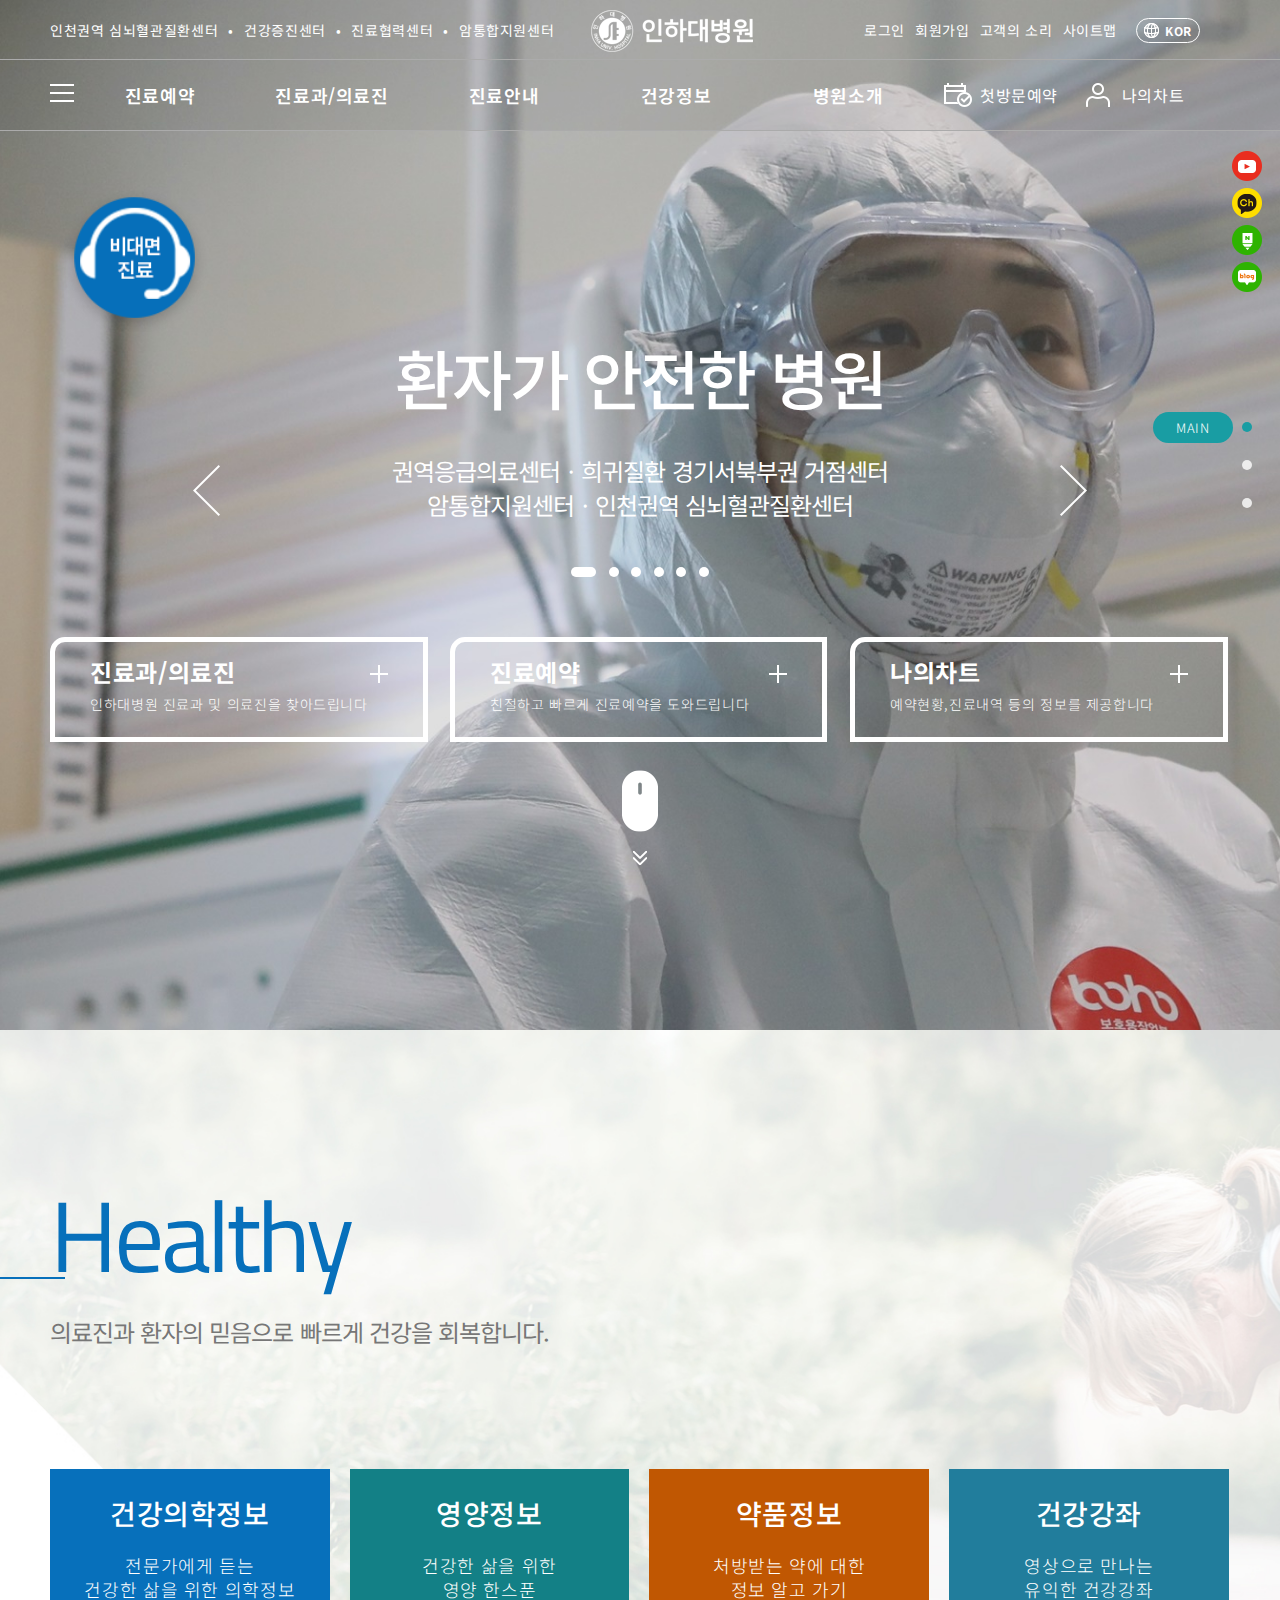
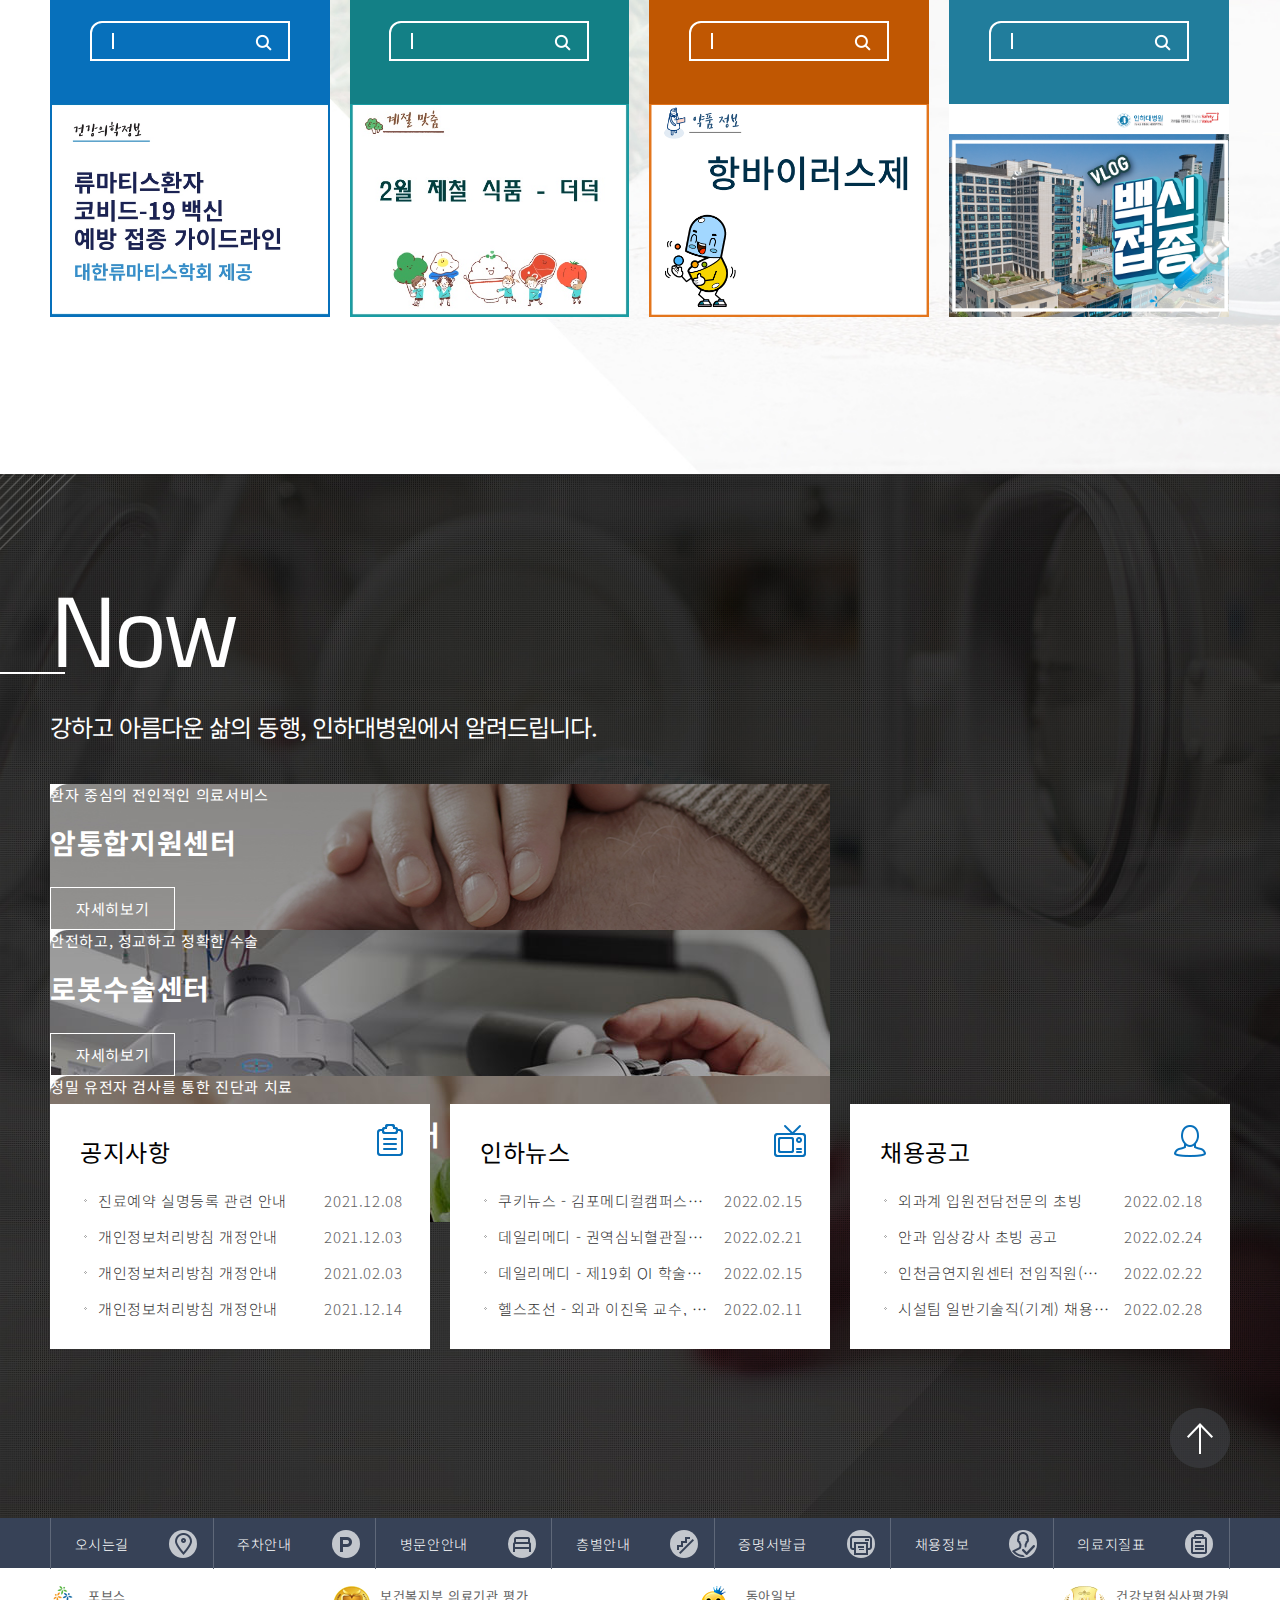
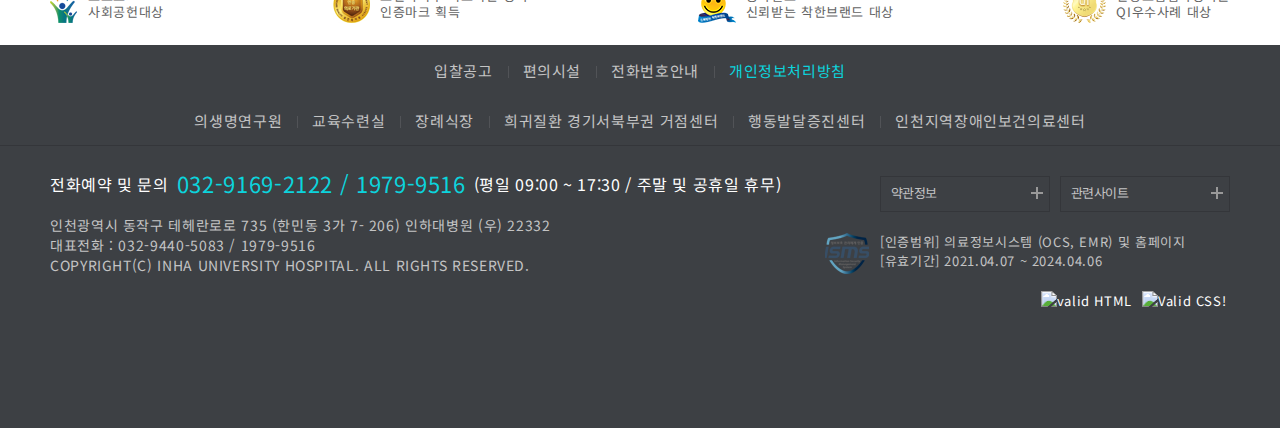
==== commit 20ac04fc: "color contrast adjusted" ====
--- a/index.html
+++ b/index.html
@@ -113,7 +113,6 @@
 									<li class="trust fl">Trust</li>
 									<li class="tech fl">Technology</li>
 									<li class="team fl">Teamwork</li>
-
 								</ul>
 							</div>
 							<div class="banner_info3 fl">
--- a/css/style.css
+++ b/css/style.css
@@ -249,7 +249,6 @@
 /* gnb & quicklink fixed on scroll - jquery */
 #gnb.fixed {
 	height: 70px;
-	/* transition: all 1s ease-in-out; */
 }
 #gnb.fixed #gnb_top{
 	display: none;
@@ -259,7 +258,6 @@
 	top: 0;
 	background: #fff;
 	border-bottom: 1px solid #e8e8e8;
-	/* transition: all .2s ease-out; */
 }
 
 #gnb.fixed #gnb_nav div .tit>a {
--- a/css/main.css
+++ b/css/main.css
@@ -578,13 +578,13 @@
 	background: #0770bb;
 }
 .info_box:nth-child(2) .box_top {
-	background: #199da3;
+	background: #138086;
 }
 .info_box:nth-child(3) .box_top {
-	background: #e3751c;
+	background: #c05702;
 }
 .info_box:nth-child(4) .box_top {
-	background: #3798b8;
+	background: #217d9c;
 }
 .box_top a {
 	display: block;
--- a/css/fullpage.css
+++ b/css/fullpage.css
@@ -161,7 +161,7 @@
     width: 10px;
     margin: -4px 0 0 -4px;
     border-radius: 100%;
-    background: #00b6be;
+    background: #199da3;
  }
 #fp-nav ul li a span,
 .fp-slidesNav ul li a span {
@@ -171,9 +171,7 @@
     height: 10px;
     width: 10px;
     border: 0;
-    background: rgba(255, 255, 255, .8);
-    /* left: 50%;
-    top: 50%;   */  
+    background: rgba(255, 255, 255, .8); 
     left: 160%;
     top: 300%;
     margin: -4px 0 0 -4px;
@@ -187,11 +185,10 @@
     width: 10px;
     height: 10px;
     margin: -4px 0px 0px -4px;
-    background: #00b6be;
+    background: #199da3;
 }
 #fp-nav ul li .fp-tooltip {
     position: absolute;
-    /* top: -7px; */
     top: 25px;
     color: #fff;
     font-size: 13px;
@@ -201,7 +198,7 @@
     white-space: nowrap;
     letter-spacing: 0.04em;
     border-radius: 20px;
-    background: #00b6be;
+    background: #199da3;
     max-width: 220px;
     width: 175px;
     height: 31px;
@@ -225,7 +222,6 @@
     display: none;
 }
 #fp-nav ul li .fp-tooltip.fp-right {
-    /* right: 25px; */
     right: 5px;
 }
 #fp-nav ul li .fp-tooltip.fp-left {
